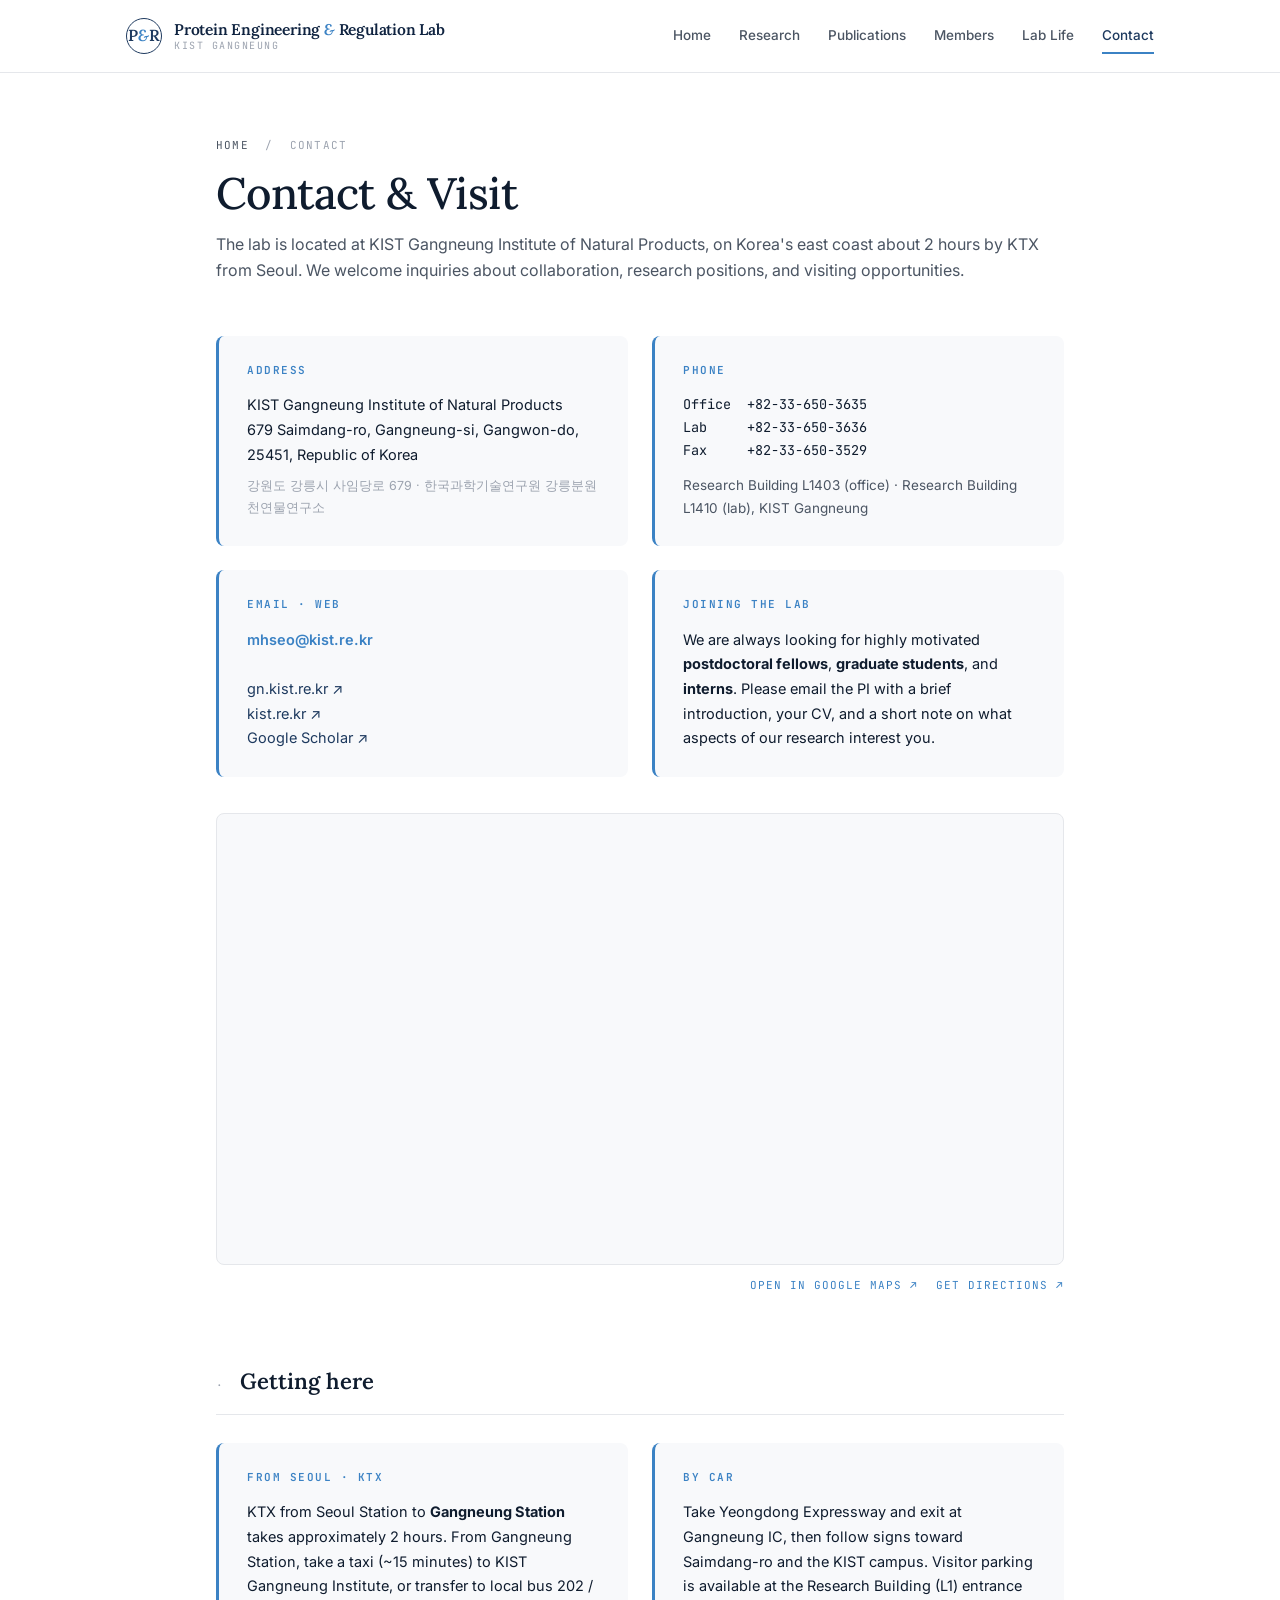
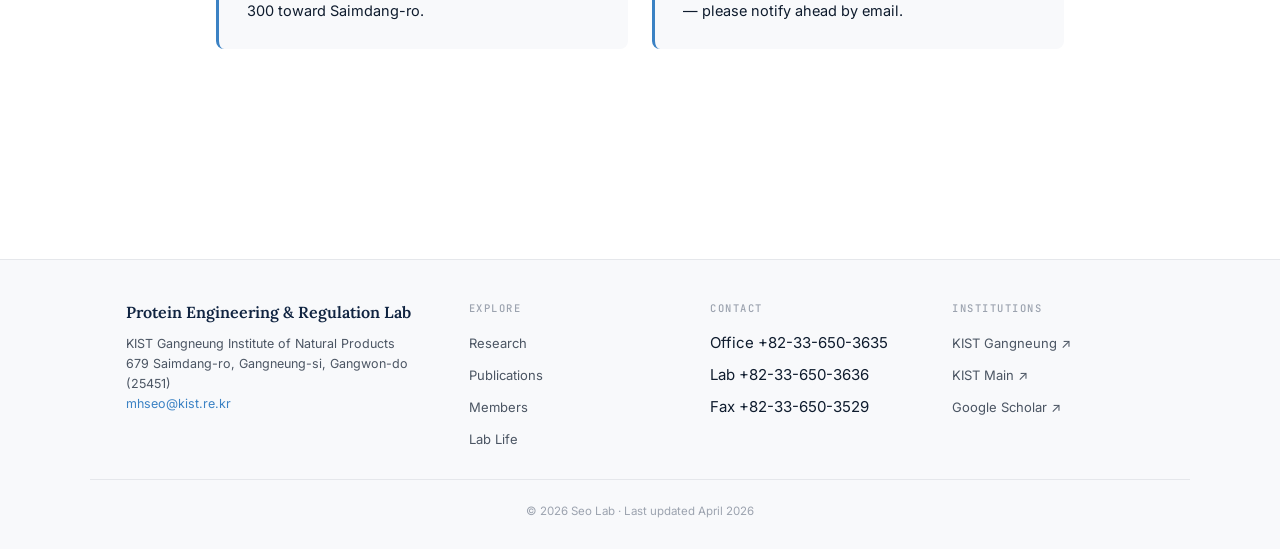
==== contact.html @ dd648fb7 "Site-wide review fixes: KTX time, press count, building names, Theme 02 title, PI rank, terminology" ====
<!DOCTYPE html>
<html lang="en">
<head>
<meta charset="UTF-8">
<meta name="viewport" content="width=device-width, initial-scale=1.0">
<meta name="google-site-verification" content="vZkdnIHLEhD2Nxcy7tl7RXcYAdKuF3B5b1NP9j8_m6c">
<title>Contact | Protein Engineering & Regulation Lab @ KIST</title>
<meta name="description" content="Contact and visit information for the Seo Lab at KIST Gangneung Institute of Natural Products. 강원도 강릉시 사임당로 679.">
<meta name="author" content="Moon-Hyeong Seo">
<link rel="canonical" href="https://moonhyeong.github.io/dreamerprotein/contact.html">
<meta property="og:type" content="website">
<meta property="og:title" content="Contact | Protein Engineering & Regulation Lab @ KIST">
<meta property="og:description" content="Visit and contact info for the Seo Lab at KIST Gangneung Institute of Natural Products.">
<meta property="og:url" content="https://moonhyeong.github.io/dreamerprotein/contact.html">
<link rel="preconnect" href="https://fonts.googleapis.com">
<link rel="preconnect" href="https://fonts.gstatic.com" crossorigin>
<link href="https://fonts.googleapis.com/css2?family=Inter:wght@300;400;500;600;700&family=Lora:ital,wght@0,400;0,500;0,600;1,400&family=JetBrains+Mono:wght@400;500&family=Caveat:wght@400;500;600&display=swap" rel="stylesheet">
<link rel="stylesheet" href="assets/styles.css">
</head>
<body>

<!-- ============ HEADER ============ -->
<header class="topbar">
  <div class="container nav-inner">
    <a href="index.html" class="brand" style="text-decoration: none;">
      <div class="brand-mark">P<span style="color:var(--accent); font-style:italic;">&amp;</span>R</div>
      <div class="brand-text">
        <div class="brand-en">Protein Engineering <span class="amp">&amp;</span> Regulation Lab</div>
        <div class="brand-sub">KIST Gangneung</div>
      </div>
    </a>
    <nav class="main-nav">
      <a href="index.html">Home</a>
      <a href="research.html">Research</a>
      <a href="publications.html">Publications</a>
      <a href="members.html">Members</a>
      <a href="lab-life.html">Lab Life</a>
      <a href="contact.html" class="active">Contact</a>
    </nav>
  </div>
</header>

<!-- ============ PAGE HEADER ============ -->
<div class="page-header">
  <div class="breadcrumb"><a href="index.html">Home</a> &nbsp;/&nbsp; Contact</div>
  <h1 class="page-title">Contact &amp; Visit</h1>
  <p class="page-lede">The lab is located at KIST Gangneung Institute of Natural Products, on Korea's east coast about 2 hours by KTX from Seoul. We welcome inquiries about collaboration, research positions, and visiting opportunities.</p>
</div>

<main>

  <!-- CONTACT GRID -->
  <section class="block">
    <div class="contact-grid">
      <div class="contact-block">
        <h4>Address</h4>
        <p>
          KIST Gangneung Institute of Natural Products<br>
          679 Saimdang-ro, Gangneung-si, Gangwon-do, 25451, Republic of Korea
          <span class="ko">강원도 강릉시 사임당로 679 · 한국과학기술연구원 강릉분원 천연물연구소</span>
        </p>
      </div>

      <div class="contact-block">
        <h4>Phone</h4>
        <p class="mono">Office &nbsp;+82-33-650-3635<br>Lab &nbsp;&nbsp;&nbsp;&nbsp;+82-33-650-3636<br>Fax &nbsp;&nbsp;&nbsp;&nbsp;+82-33-650-3529</p>
        <p style="margin-top: 12px; color: var(--ink-soft); font-size: 13.5px;">Research Building L1403 (office) · Research Building L1410 (lab), KIST Gangneung</p>
      </div>

      <div class="contact-block">
        <h4>Email · Web</h4>
        <p>
          <a href="mailto:mhseo@kist.re.kr" style="color: var(--accent); font-weight: 600;">mhseo@kist.re.kr</a><br><br>
          <a href="https://gn.kist.re.kr" target="_blank" rel="noopener">gn.kist.re.kr ↗</a><br>
          <a href="https://www.kist.re.kr" target="_blank" rel="noopener">kist.re.kr ↗</a><br>
          <a href="https://scholar.google.com/citations?user=vtLxpeAAAAAJ" target="_blank" rel="noopener">Google Scholar ↗</a>
        </p>
      </div>

      <div class="contact-block">
        <h4>Joining the lab</h4>
        <p>We are always looking for highly motivated <strong>postdoctoral fellows</strong>, <strong>graduate students</strong>, and <strong>interns</strong>. Please email the PI with a brief introduction, your CV, and a short note on what aspects of our research interest you.</p>
      </div>
    </div>

    <!-- GOOGLE MAPS EMBED -->
    <div class="map-block">
      <iframe
        src="https://maps.google.com/maps?q=679%20Saimdang-ro%2C%20Gangneung-si%2C%20Gangwon-do%2C%20South%20Korea&t=&z=15&ie=UTF8&output=embed"
        title="KIST Gangneung Institute of Natural Products on Google Maps"
        loading="lazy"
        referrerpolicy="no-referrer-when-downgrade"
        allowfullscreen></iframe>
    </div>
    <div class="map-actions">
      <a href="https://www.google.com/maps/search/?api=1&query=679+Saimdang-ro+Gangneung-si+Gangwon-do+Korea" target="_blank" rel="noopener">Open in Google Maps ↗</a>
      <a href="https://www.google.com/maps/dir/?api=1&destination=679+Saimdang-ro+Gangneung-si+Gangwon-do+Korea" target="_blank" rel="noopener">Get directions ↗</a>
    </div>
  </section>

  <!-- DIRECTIONS -->
  <section class="block">
    <div class="section-head">
      <span class="section-num">·</span>
      <h2 class="section-title">Getting here</h2>
    </div>

    <div class="contact-grid">
      <div class="contact-block">
        <h4>From Seoul · KTX</h4>
        <p>KTX from Seoul Station to <strong>Gangneung Station</strong> takes approximately 2 hours. From Gangneung Station, take a taxi (~15 minutes) to KIST Gangneung Institute, or transfer to local bus 202 / 300 toward Saimdang-ro.</p>
      </div>
      <div class="contact-block">
        <h4>By car</h4>
        <p>Take Yeongdong Expressway and exit at Gangneung IC, then follow signs toward Saimdang-ro and the KIST campus. Visitor parking is available at the Research Building (L1) entrance — please notify ahead by email.</p>
      </div>
    </div>
  </section>

</main>

<!-- ============ FOOTER ============ -->
<footer class="foot">
  <div class="foot-inner">
    <div class="foot-brand">
      <h4>Protein Engineering &amp; Regulation Lab</h4>
      <p>
        KIST Gangneung Institute of Natural Products<br>
        679 Saimdang-ro, Gangneung-si, Gangwon-do (25451)<br>
        <a href="mailto:mhseo@kist.re.kr" style="color: var(--accent);">mhseo@kist.re.kr</a>
      </p>
    </div>
    <div class="foot-col">
      <h5>Explore</h5>
      <ul>
        <li><a href="research.html">Research</a></li>
        <li><a href="publications.html">Publications</a></li>
        <li><a href="members.html">Members</a></li>
        <li><a href="lab-life.html">Lab Life</a></li>
      </ul>
    </div>
    <div class="foot-col">
      <h5>Contact</h5>
      <ul>
        <li>Office +82-33-650-3635</li>
        <li>Lab +82-33-650-3636</li>
        <li>Fax +82-33-650-3529</li>
      </ul>
    </div>
    <div class="foot-col">
      <h5>Institutions</h5>
      <ul>
        <li><a href="https://gn.kist.re.kr" target="_blank" rel="noopener">KIST Gangneung ↗</a></li>
        <li><a href="https://www.kist.re.kr" target="_blank" rel="noopener">KIST Main ↗</a></li>
        <li><a href="https://scholar.google.com/citations?user=vtLxpeAAAAAJ" target="_blank" rel="noopener">Google Scholar ↗</a></li>
      </ul>
    </div>
  </div>
  <div class="foot-bottom">
    © 2026 Seo Lab · Last updated April 2026
  </div>
</footer>

</body>
</html>
---- assets/styles.css ----
/* ============================================
   Protein Engineering & Regulation Lab @ KIST
   Shared stylesheet — Option A · Molecular Minimal
   ============================================ */

:root {
  --bg: #ffffff;
  --bg-alt: #f8f9fb;
  --bg-paper: #faf7f1;
  --bg-card: #ffffff;
  --ink: #0f1c2e;
  --ink-soft: #4b5563;
  --ink-mute: #9ca3af;
  --line: #e5e7eb;
  --line-soft: #f0f2f5;
  --navy: #1e3a5f;
  --navy-deep: #0f2340;
  --accent: #3b82c4;
  --highlight: #fef3c7;
  --tape: rgba(218, 196, 138, 0.4);
  --sans: 'Inter', -apple-system, BlinkMacSystemFont, sans-serif;
  --serif: 'Lora', Georgia, serif;
  --mono: 'JetBrains Mono', 'SF Mono', Consolas, monospace;
  --hand: 'Caveat', 'Gaegu', 'Patrick Hand', cursive;
}

* { box-sizing: border-box; margin: 0; padding: 0; }
html { scroll-behavior: smooth; }
body {
  font-family: var(--sans);
  color: var(--ink);
  background: var(--bg);
  line-height: 1.6;
  -webkit-font-smoothing: antialiased;
  font-size: 15px;
}
a { color: var(--navy); text-decoration: none; transition: color 0.2s; }
a:hover { color: var(--accent); }
img { max-width: 100%; display: block; }

/* ============ Top Header ============ */
header.topbar {
  position: sticky;
  top: 0;
  z-index: 50;
  background: rgba(255,255,255,0.94);
  backdrop-filter: blur(12px);
  -webkit-backdrop-filter: blur(12px);
  border-bottom: 1px solid var(--line);
  padding: 18px 0;
}
.container {
  max-width: 1100px;
  margin: 0 auto;
  padding: 0 36px;
}
.nav-inner {
  display: flex;
  align-items: center;
  justify-content: space-between;
  gap: 32px;
}
.brand {
  display: flex;
  align-items: center;
  gap: 12px;
  line-height: 1.2;
  flex-shrink: 0;
}
.brand-mark {
  width: 36px; height: 36px;
  border: 1.5px solid var(--navy);
  border-radius: 50%;
  display: flex; align-items: center; justify-content: center;
  font-family: var(--serif);
  font-size: 16px;
  font-weight: 600;
  color: var(--navy);
  flex-shrink: 0;
}
.brand-text { display: flex; flex-direction: column; }
.brand-en {
  font-family: var(--serif);
  font-size: 15.5px;
  font-weight: 600;
  color: var(--navy-deep);
  letter-spacing: -0.2px;
}
.brand-en .amp { font-style: italic; color: var(--accent); }
.brand-sub {
  font-family: var(--mono);
  font-size: 10px;
  color: var(--ink-mute);
  text-transform: uppercase;
  letter-spacing: 1.5px;
  margin-top: 2px;
}
nav.main-nav {
  display: flex;
  gap: 28px;
  list-style: none;
}
nav.main-nav a {
  font-size: 13.5px;
  color: var(--ink-soft);
  font-weight: 500;
  padding: 6px 0;
  position: relative;
}
nav.main-nav a::after {
  content: '';
  position: absolute;
  left: 0; bottom: -1px;
  width: 0; height: 2px;
  background: var(--accent);
  transition: width 0.2s;
}
nav.main-nav a:hover { color: var(--navy); }
nav.main-nav a:hover::after, nav.main-nav a.active::after { width: 100%; }
nav.main-nav a.active { color: var(--navy); }
.nav-actions {
  display: flex;
  align-items: center;
  gap: 14px;
}
.lang-toggle {
  display: inline-flex;
  border: 1px solid var(--line);
  border-radius: 4px;
  overflow: hidden;
  font-size: 11px;
  background: white;
}
.lang-toggle button {
  padding: 5px 11px;
  border: none;
  background: transparent;
  cursor: pointer;
  color: var(--ink-soft);
  font-family: inherit;
  font-weight: 600;
}
.lang-toggle button.active { background: var(--navy); color: white; }

/* ============ Main wrapper ============ */
main {
  max-width: 920px;
  margin: 0 auto;
  padding: 80px 36px 60px;
}

/* ============ Page header (sub-pages) ============ */
.page-header {
  max-width: 920px;
  margin: 0 auto;
  padding: 64px 36px 32px;
}
.breadcrumb {
  font-family: var(--mono);
  font-size: 11px;
  color: var(--ink-mute);
  letter-spacing: 1.2px;
  text-transform: uppercase;
  margin-bottom: 14px;
}
.breadcrumb a { color: var(--ink-soft); }
.page-title {
  font-family: var(--serif);
  font-size: 44px;
  font-weight: 500;
  line-height: 1.1;
  color: var(--ink);
  margin-bottom: 14px;
  letter-spacing: -0.6px;
}
.page-lede {
  font-size: 16px;
  color: var(--ink-soft);
  line-height: 1.65;
}
.page-header + main { padding-top: 20px; }

/* ============ Section ============ */
section.block { margin-bottom: 70px; scroll-margin-top: 90px; }
.section-head {
  display: flex;
  align-items: baseline;
  gap: 16px;
  margin-bottom: 28px;
  padding-bottom: 14px;
  border-bottom: 1px solid var(--line);
}
.section-num {
  font-family: var(--mono);
  font-size: 11px;
  color: var(--ink-mute);
  letter-spacing: 1.2px;
}
.section-title {
  font-family: var(--serif);
  font-size: 22px;
  font-weight: 600;
  color: var(--ink);
  flex: 1;
}
.section-action {
  font-size: 12px;
  color: var(--accent);
  font-family: var(--mono);
  text-transform: uppercase;
  letter-spacing: 1px;
}

/* ============ Hero (Home) ============ */
.hero {
  margin-bottom: 70px;
  position: relative;
}
.hero-banner {
  margin: 0 0 40px;
  border-radius: 10px;
  overflow: hidden;
  background: var(--bg-alt);
  border: 1px solid var(--line);
}
.hero-banner img {
  width: 100%;
  height: auto;
  display: block;
}
.helix-svg {
  position: absolute;
  top: -14px;
  right: 0;
  opacity: 0.5;
}
.hero-eyebrow {
  font-family: var(--mono);
  font-size: 11.5px;
  color: var(--accent);
  text-transform: uppercase;
  letter-spacing: 2px;
  margin-bottom: 16px;
}
.hero-title {
  font-family: var(--serif);
  font-size: 35px;
  line-height: 1.18;
  color: var(--ink);
  font-weight: 500;
  margin-bottom: 20px;
  letter-spacing: -0.4px;
}
.hero-title em { color: var(--navy); font-weight: 600; }
.hero-sub {
  font-size: 15.5px;
  color: var(--ink-soft);
  line-height: 1.7;
}
.hero-sub + .hero-sub {
  margin-top: 14px;
}
.hero-meta {
  margin-top: 22px;
  display: flex;
  gap: 22px;
  align-items: center;
  flex-wrap: wrap;
  font-size: 13px;
  color: var(--ink-mute);
}
.hero-meta strong { color: var(--ink-soft); font-weight: 600; }
.hero-meta a { color: var(--accent); }

/* ============ Research preview (Home) ============ */
.research-preview {
  display: grid;
  grid-template-columns: repeat(3, 1fr);
  gap: 16px;
}
.r-mini {
  background: var(--bg-card);
  border: 1px solid var(--line);
  border-radius: 6px;
  padding: 22px 20px;
  transition: all 0.2s;
  display: flex;
  flex-direction: column;
  text-decoration: none;
  color: inherit;
}
.r-mini:hover { border-color: var(--accent); box-shadow: 0 4px 16px rgba(30,58,95,0.05); }
.r-mini-icon {
  width: 44px; height: 44px;
  background: var(--bg-alt);
  border-radius: 50%;
  display: flex; align-items: center; justify-content: center;
  margin-bottom: 14px;
}
.r-mini h3 {
  font-family: var(--serif);
  font-size: 16px;
  font-weight: 600;
  color: var(--navy-deep);
  margin-bottom: 8px;
  line-height: 1.3;
}
.r-mini p {
  font-size: 13.5px;
  color: var(--ink-soft);
  line-height: 1.55;
  margin-bottom: 14px;
  flex: 1;
}
.r-mini-link {
  font-family: var(--mono);
  font-size: 11px;
  color: var(--accent);
  letter-spacing: 0.8px;
  text-transform: uppercase;
}

/* ============ Research full (Research page) ============ */
.research-grid { display: grid; gap: 22px; }
.research-card {
  background: var(--bg-card);
  border: 1px solid var(--line);
  border-radius: 8px;
  padding: 28px;
  transition: all 0.2s;
  display: grid;
  grid-template-columns: 260px 1fr;
  gap: 32px;
  align-items: center;
}
.research-card:hover { border-color: var(--accent); box-shadow: 0 6px 24px rgba(30,58,95,0.06); }
.research-icon {
  width: 64px; height: 64px;
  background: var(--bg-alt);
  border-radius: 50%;
  display: flex; align-items: center; justify-content: center;
}
.research-image {
  width: 100%;
  aspect-ratio: 1;
  border-radius: 8px;
  overflow: hidden;
  background: var(--bg-alt);
  border: 1px solid var(--line-soft);
}
.research-image img {
  width: 100%;
  height: 100%;
  object-fit: cover;
  display: block;
}
.research-card h3 {
  font-family: var(--serif);
  font-size: 22px;
  font-weight: 600;
  color: var(--navy-deep);
  margin-bottom: 10px;
}
.research-card .sub {
  font-family: var(--mono);
  font-size: 11px;
  color: var(--accent);
  text-transform: uppercase;
  letter-spacing: 1.5px;
  margin-bottom: 14px;
}
.research-card p {
  font-size: 14.5px;
  color: var(--ink-soft);
  margin-bottom: 14px;
  line-height: 1.7;
}
.research-card .approach {
  margin: 16px 0;
  padding: 14px 18px;
  background: var(--bg-alt);
  border-left: 3px solid var(--accent);
  border-radius: 0 4px 4px 0;
  font-size: 13.5px;
  color: var(--ink-soft);
  line-height: 1.6;
}
.research-card .approach strong { color: var(--ink); }
.keywords { display: flex; flex-wrap: wrap; gap: 6px; margin-top: 12px; }
.kw {
  font-family: var(--mono);
  font-size: 10.5px;
  padding: 3px 9px;
  background: var(--bg-alt);
  color: var(--ink-soft);
  border-radius: 12px;
  border: 1px solid var(--line);
}

/* ============ Featured publication card (Home) ============ */
.featured-card {
  border: 1px solid #f4d97e;
  background: linear-gradient(135deg, rgba(254,243,199,0.4), transparent 70%);
  border-radius: 10px;
  padding: 28px 30px;
  position: relative;
  display: grid;
  grid-template-columns: 1fr auto;
  gap: 28px;
  align-items: center;
}
.featured-card::before {
  content: '★ Featured publication';
  position: absolute;
  top: -10px; left: 24px;
  background: var(--navy-deep);
  color: var(--highlight);
  padding: 4px 12px;
  border-radius: 3px;
  font-family: var(--mono);
  font-size: 10px;
  letter-spacing: 1.5px;
  font-weight: 600;
}
.featured-card .pub-year {
  font-family: var(--mono);
  font-size: 12px;
  color: var(--navy-deep);
  margin-bottom: 6px;
  font-weight: 600;
  letter-spacing: 1px;
}
.featured-card .pub-title {
  font-family: var(--serif);
  font-size: 19px;
  color: var(--navy-deep);
  line-height: 1.35;
  font-weight: 600;
  margin-bottom: 8px;
}
.featured-card .pub-authors { font-size: 13px; color: var(--ink-soft); margin-bottom: 5px; }
.featured-card .pub-journal { font-size: 13px; color: var(--accent); font-style: italic; font-family: var(--serif); }
.featured-card .pub-cite {
  font-family: var(--mono);
  font-size: 11px;
  color: var(--ink-mute);
  margin-top: 4px;
}
.featured-card .stat-side {
  text-align: center;
  padding-left: 28px;
  border-left: 1px solid #e5d8a8;
  flex-shrink: 0;
}
.featured-card .stat-side .num {
  font-family: var(--serif);
  font-size: 42px;
  font-weight: 600;
  color: var(--navy-deep);
  line-height: 1;
}
.featured-card .stat-side .lbl {
  font-family: var(--mono);
  font-size: 10px;
  color: var(--ink-mute);
  text-transform: uppercase;
  letter-spacing: 1.4px;
  margin-top: 6px;
}
.featured-card .stat-side a {
  display: block;
  margin-top: 10px;
  font-family: var(--mono);
  font-size: 10.5px;
  color: var(--accent);
  text-transform: uppercase;
  letter-spacing: 1px;
}

/* ============ Publications full list ============ */
.pub-list { display: flex; flex-direction: column; gap: 12px; }
.pub-item {
  display: grid;
  grid-template-columns: 70px 1fr;
  gap: 18px;
  padding: 20px 0;
  border-bottom: 1px dashed var(--line);
}
.pub-item:last-child { border-bottom: none; }
.pub-year-block {
  font-family: var(--mono);
  font-size: 13px;
  color: var(--ink-mute);
  padding-top: 3px;
  font-weight: 500;
  letter-spacing: 0.5px;
}
.pub-title {
  font-family: var(--serif);
  font-size: 15.5px;
  color: var(--ink);
  line-height: 1.45;
  margin-bottom: 5px;
  font-weight: 500;
}
.pub-authors { font-size: 13px; color: var(--ink-soft); margin-bottom: 4px; }
.pub-journal { font-size: 12.5px; color: var(--accent); font-style: italic; font-family: var(--serif); }
.pub-cite {
  font-family: var(--mono);
  font-size: 11px;
  color: var(--ink-mute);
  margin-top: 3px;
}
.pub-highlight { background: linear-gradient(transparent 60%, var(--highlight) 60%); padding: 0 2px; }

/* Press chips inside a publication */
.press-chips {
  display: flex;
  flex-wrap: wrap;
  gap: 6px;
  margin-top: 10px;
  padding-top: 10px;
  border-top: 1px dotted var(--line);
}
.press-chips-label {
  font-family: var(--mono);
  font-size: 10px;
  color: var(--ink-mute);
  letter-spacing: 1.2px;
  text-transform: uppercase;
  align-self: center;
  margin-right: 4px;
}
.press-chip {
  font-size: 11.5px;
  padding: 3px 10px;
  background: var(--bg-alt);
  color: var(--ink-soft);
  border-radius: 12px;
  border: 1px solid var(--line);
  transition: all 0.15s;
}
.press-chip:hover { border-color: var(--accent); color: var(--accent); background: white; }

/* Featured publication highlight inside list */
.pub-item.featured {
  background: linear-gradient(135deg, rgba(254,243,199,0.4), transparent 60%);
  padding: 22px;
  border: 1px solid #f4d97e;
  border-radius: 8px;
  position: relative;
  margin-top: 14px;
}
.pub-item.featured::before {
  content: '★ Featured';
  position: absolute;
  top: -10px; left: 22px;
  background: var(--navy-deep);
  color: var(--highlight);
  padding: 3px 10px;
  border-radius: 3px;
  font-family: var(--mono);
  font-size: 10px;
  letter-spacing: 1.5px;
  font-weight: 600;
}
.pub-item.featured .pub-year-block { color: var(--navy-deep); font-weight: 600; }
.pub-item.featured .pub-title { font-size: 17px; color: var(--navy-deep); font-weight: 600; }

.pub-footer {
  margin-top: 28px;
  padding: 14px 18px;
  background: var(--bg-alt);
  border-radius: 5px;
  font-size: 13px;
  color: var(--ink-soft);
  text-align: center;
}

.year-anchor {
  font-family: var(--serif);
  font-size: 18px;
  color: var(--navy);
  font-weight: 600;
  margin: 30px 0 10px;
  padding-bottom: 6px;
  border-bottom: 2px solid var(--line);
}
.year-anchor:first-of-type { margin-top: 0; }

/* External profiles */
.profiles-grid {
  display: grid;
  grid-template-columns: repeat(2, 1fr);
  gap: 14px;
}
.profile-card {
  display: flex;
  align-items: center;
  gap: 14px;
  padding: 16px 20px;
  background: var(--bg-alt);
  border: 1px solid var(--line);
  border-radius: 6px;
  transition: all 0.15s;
}
.profile-card:hover { border-color: var(--accent); background: white; }
.profile-icon {
  width: 36px; height: 36px;
  background: white;
  border: 1px solid var(--line);
  border-radius: 6px;
  display: flex; align-items: center; justify-content: center;
  flex-shrink: 0;
  font-family: var(--mono);
  font-size: 11px;
  font-weight: 600;
  color: var(--navy);
}
.profile-card .lbl { font-size: 11px; color: var(--ink-mute); font-family: var(--mono); letter-spacing: 1px; text-transform: uppercase; }
.profile-card .ttl { font-size: 14px; color: var(--ink); font-weight: 600; }

/* Press section grouped */
.press-group { margin-bottom: 32px; }
.press-group-title {
  font-family: var(--serif);
  font-size: 16px;
  color: var(--ink);
  font-weight: 600;
  margin-bottom: 4px;
}
.press-group-sub {
  font-size: 12.5px;
  color: var(--ink-mute);
  font-style: italic;
  margin-bottom: 14px;
}
.press-list {
  display: grid;
  grid-template-columns: repeat(auto-fill, minmax(240px, 1fr));
  gap: 10px;
}
.press-link {
  display: flex;
  align-items: center;
  gap: 12px;
  padding: 12px 16px;
  background: white;
  border: 1px solid var(--line);
  border-radius: 6px;
  font-size: 13px;
  transition: all 0.15s;
}
.press-link:hover { border-color: var(--accent); transform: translateX(2px); }
.press-link .outlet {
  font-weight: 600;
  color: var(--ink);
  min-width: 0;
  flex: 1;
}
.press-link .arrow {
  color: var(--accent);
  font-family: var(--mono);
  font-size: 12px;
}
.press-link .outlet small {
  display: block;
  font-weight: 400;
  color: var(--ink-mute);
  font-size: 11px;
  margin-top: 1px;
}

/* ============ Members at a glance (Home) ============ */
.members-glance {
  background: var(--bg-alt);
  padding: 32px;
  border-radius: 8px;
}
.mg-head {
  display: flex;
  justify-content: space-between;
  align-items: center;
  margin-bottom: 22px;
}
.mg-head h3 {
  font-family: var(--serif);
  font-size: 18px;
  font-weight: 600;
  color: var(--ink);
}
.mg-head a {
  font-family: var(--mono);
  font-size: 11px;
  color: var(--accent);
  text-transform: uppercase;
  letter-spacing: 1px;
}
.mg-row {
  display: flex;
  gap: 24px;
  align-items: center;
  flex-wrap: wrap;
}
.mg-pi {
  display: flex;
  align-items: center;
  gap: 14px;
  padding-right: 24px;
  border-right: 1px solid var(--line);
}
.mg-pi-photo {
  width: 56px; height: 56px;
  border-radius: 50%;
  background: linear-gradient(135deg, var(--navy), var(--accent));
  color: white;
  display: flex; align-items: center; justify-content: center;
  font-family: var(--serif);
  font-size: 18px;
  font-weight: 600;
  flex-shrink: 0;
  background-size: cover;
  background-position: center;
}
.mg-pi-name {
  font-size: 14.5px;
  font-weight: 600;
  color: var(--ink);
  margin-bottom: 2px;
}
.mg-pi-role {
  font-size: 11.5px;
  color: var(--accent);
  text-transform: uppercase;
  letter-spacing: 0.8px;
  font-weight: 500;
}
.mg-others { display: flex; gap: 10px; flex-wrap: wrap; flex: 1; }
.mg-bubble {
  background: white;
  border: 1px solid var(--line);
  border-radius: 22px;
  padding: 6px 14px 6px 6px;
  display: flex;
  align-items: center;
  gap: 8px;
  font-size: 13px;
  color: var(--ink-soft);
  transition: all 0.2s;
}
.mg-bubble:hover { border-color: var(--accent); }
.mg-bubble-photo {
  width: 30px; height: 30px;
  border-radius: 50%;
  background: linear-gradient(135deg, #e2e8f0, #cbd5e1);
  color: var(--navy);
  display: flex; align-items: center; justify-content: center;
  font-family: var(--serif);
  font-size: 11px;
  font-weight: 500;
  flex-shrink: 0;
  background-size: cover;
  background-position: center;
}
.mg-bubble-role {
  font-size: 10.5px;
  color: var(--ink-mute);
  margin-left: 2px;
}

/* ============ PI hero (Members) ============ */
.pi-hero {
  background: linear-gradient(135deg, var(--bg-alt), white);
  border: 1px solid var(--line);
  border-top: 3px solid var(--navy);
  border-radius: 10px;
  padding: 32px;
  display: grid;
  grid-template-columns: 240px 1fr;
  gap: 32px;
  align-items: start;
  margin-bottom: 60px;
}
.pi-photo {
  width: 240px;
  aspect-ratio: 4/5;
  border-radius: 8px;
  background: linear-gradient(135deg, var(--navy), var(--accent));
  background-size: cover;
  background-position: center;
  color: white;
  display: flex; align-items: center; justify-content: center;
  font-family: var(--serif);
  font-size: 60px;
  font-weight: 500;
  overflow: hidden;
  position: relative;
  box-shadow: 0 6px 18px rgba(15,35,64,0.18);
}
/* Filename label removed from page — photo upload guide is in README. */
/* When a photo loads (set by photos.js), hide placeholder initials. */
.member-photo.has-photo,
.pi-photo.has-photo,
.mg-pi-photo.has-photo,
.mg-bubble-photo.has-photo,
.former-avatar.has-photo {
  color: transparent;
}
.pi-info .pi-tag {
  display: inline-block;
  font-family: var(--mono);
  font-size: 10.5px;
  color: var(--bg);
  background: var(--navy);
  padding: 3px 9px;
  border-radius: 3px;
  letter-spacing: 1.5px;
  margin-bottom: 14px;
}
.pi-info h2 {
  font-family: var(--serif);
  font-size: 32px;
  font-weight: 600;
  color: var(--navy-deep);
  line-height: 1.1;
  margin-bottom: 4px;
  letter-spacing: -0.4px;
}
.pi-info .pi-name-ko {
  font-size: 14px;
  color: var(--ink-soft);
  margin-bottom: 14px;
}
.pi-info .pi-title {
  font-size: 13.5px;
  color: var(--accent);
  font-weight: 600;
  text-transform: uppercase;
  letter-spacing: 1px;
  margin-bottom: 18px;
}
.pi-quote {
  font-family: var(--serif);
  font-size: 16px;
  font-style: italic;
  color: var(--ink-soft);
  line-height: 1.55;
  padding: 14px 18px;
  border-left: 2px solid var(--accent);
  background: rgba(59,130,196,0.04);
  margin-bottom: 22px;
}
.pi-quote .ko { font-family: var(--sans); font-style: normal; color: var(--ink); font-weight: 500; }
.pi-meta {
  display: grid;
  grid-template-columns: auto 1fr;
  gap: 10px 22px;
  font-size: 13px;
  color: var(--ink-soft);
}
.pi-meta dt {
  font-family: var(--mono);
  font-size: 10px;
  color: var(--ink-mute);
  text-transform: uppercase;
  letter-spacing: 1.2px;
  padding-top: 2px;
}
.pi-meta dd a { color: var(--accent); }

/* ============ PI bio tables (Members) ============ */
.bio-section { margin-bottom: 50px; }
.bio-heading {
  font-family: var(--mono);
  font-size: 11.5px;
  text-transform: uppercase;
  letter-spacing: 2px;
  color: var(--accent);
  font-weight: 600;
  padding-bottom: 14px;
  border-bottom: 2px solid var(--navy);
  margin-bottom: 18px;
}
.bio-table {
  display: grid;
  gap: 0;
}
.bio-row {
  display: grid;
  grid-template-columns: 130px 220px 1fr;
  gap: 24px;
  padding: 14px 0;
  border-bottom: 1px solid var(--line);
  align-items: baseline;
}
.bio-row:last-child { border-bottom: none; }
.bio-year {
  font-family: var(--mono);
  font-size: 13px;
  color: var(--navy);
  font-weight: 500;
  letter-spacing: 0.5px;
}
.bio-role {
  font-family: var(--serif);
  font-size: 15px;
  color: var(--ink);
  font-weight: 600;
}
.bio-role .degree {
  font-family: var(--mono);
  background: var(--navy);
  color: white;
  font-size: 10.5px;
  font-weight: 600;
  padding: 2px 7px;
  border-radius: 3px;
  margin-right: 8px;
  letter-spacing: 0.5px;
  vertical-align: 1px;
}
.bio-place {
  font-size: 13.5px;
  color: var(--ink-soft);
  line-height: 1.5;
}
.bio-place .place-en { display: block; }

/* ============ Member grid (Members) ============ */
.members-grid {
  display: grid;
  grid-template-columns: repeat(auto-fill, minmax(220px, 1fr));
  gap: 22px;
}
.member {
  background: var(--bg-card);
  border: 1px solid var(--line);
  border-radius: 8px;
  overflow: hidden;
  transition: all 0.2s;
}
.member:hover {
  border-color: var(--accent);
  box-shadow: 0 8px 24px rgba(30,58,95,0.06);
  transform: translateY(-2px);
}
.member-photo {
  width: 70%;
  aspect-ratio: 4/5;
  margin: 24px auto 0;
  border-radius: 8px;
  background-image: linear-gradient(135deg, #e2e8f0, #cbd5e1);
  background-size: cover;
  background-position: center;
  background-repeat: no-repeat;
  color: var(--navy);
  display: flex; align-items: center; justify-content: center;
  font-family: var(--serif);
  font-size: 36px;
  font-weight: 500;
  position: relative;
  overflow: hidden;
}
.member-photo.warm { background-image: linear-gradient(135deg, #e8d5c4, #d4b9a3); }
.member-photo.green { background-image: linear-gradient(135deg, #c8d6c8, #a4b9a4); }
.member-photo.cool { background-image: linear-gradient(135deg, #c8d4e0, #a8b8c8); }
.member-photo.dusk { background-image: linear-gradient(135deg, #d8c8d4, #b8a4b4); }
.member-photo.gold { background-image: linear-gradient(135deg, #e8dcb4, #c8b888); }
.member-photo .filename {
  position: absolute;
  bottom: 0; left: 0; right: 0;
  background: rgba(0,0,0,0.55);
  color: rgba(255,255,255,0.9);
  font-family: var(--mono);
  font-size: 9.5px;
  padding: 4px 8px;
  letter-spacing: 0.3px;
  text-align: center;
  pointer-events: none;
}
.member-body { padding: 18px 18px 20px; }
.member-name {
  font-family: var(--serif);
  font-size: 17px;
  font-weight: 600;
  color: var(--ink);
  margin-bottom: 2px;
}
.member-name-ko {
  font-size: 12px;
  color: var(--ink-mute);
  margin-bottom: 8px;
}
.member-role {
  font-size: 11.5px;
  color: var(--accent);
  text-transform: uppercase;
  letter-spacing: 0.8px;
  margin-bottom: 12px;
  font-weight: 600;
}
.member-since {
  font-family: var(--mono);
  font-size: 10.5px;
  color: var(--ink-mute);
  margin-bottom: 12px;
  letter-spacing: 0.5px;
}
.member-interests {
  font-size: 13px;
  color: var(--ink-soft);
  line-height: 1.55;
  margin-bottom: 14px;
  padding-top: 12px;
  border-top: 1px solid var(--line-soft);
  font-style: italic;
}
.member-email {
  font-family: var(--mono);
  font-size: 11px;
  color: var(--ink-mute);
  word-break: break-all;
}
.member-email a { color: var(--accent); }

/* ============ Photo upload guide (Members) ============ */
.photo-guide {
  margin-top: 36px;
  padding: 24px 28px;
  background: var(--bg-alt);
  border: 1px dashed var(--line);
  border-radius: 8px;
  display: grid;
  grid-template-columns: 60px 1fr;
  gap: 20px;
  align-items: start;
}
.photo-guide-icon {
  width: 60px; height: 60px;
  background: white;
  border: 1px solid var(--line);
  border-radius: 50%;
  display: flex; align-items: center; justify-content: center;
}
.photo-guide h4 {
  font-family: var(--serif);
  font-size: 16px;
  font-weight: 600;
  color: var(--navy-deep);
  margin-bottom: 8px;
}
.photo-guide p {
  font-size: 13.5px;
  color: var(--ink-soft);
  line-height: 1.65;
  margin-bottom: 10px;
}
.photo-guide code {
  font-family: var(--mono);
  font-size: 12px;
  background: white;
  padding: 2px 7px;
  border-radius: 3px;
  border: 1px solid var(--line);
  color: var(--navy);
}
.photo-guide ul { list-style: none; margin-top: 8px; display: flex; flex-direction: column; gap: 5px; }
.photo-guide li {
  font-size: 12.5px;
  color: var(--ink-soft);
  padding-left: 18px;
  position: relative;
}
.photo-guide li::before {
  content: '→';
  position: absolute;
  left: 0;
  color: var(--accent);
  font-family: var(--mono);
}

/* ============ Former members (Members page) ============ */
.former-section {
  background: var(--bg-alt);
  padding: 32px;
  border-radius: 8px;
  border-left: 3px solid var(--ink-mute);
}
.former-intro {
  font-family: var(--serif);
  font-size: 16px;
  font-style: italic;
  color: var(--ink-soft);
  margin-bottom: 22px;
  line-height: 1.55;
  max-width: 580px;
}
.former-grid {
  display: grid;
  grid-template-columns: repeat(auto-fill, minmax(220px, 1fr));
  gap: 14px;
}
.former-card {
  background: white;
  border: 1px solid var(--line);
  border-radius: 6px;
  padding: 16px 18px;
  display: flex;
  align-items: center;
  gap: 14px;
}
.former-avatar {
  width: 42px; height: 42px;
  border-radius: 50%;
  background: linear-gradient(135deg, #e2e8f0, #cbd5e1);
  background-size: cover;
  background-position: center;
  color: var(--navy);
  display: flex; align-items: center; justify-content: center;
  font-family: var(--serif);
  font-size: 14px;
  font-weight: 500;
  flex-shrink: 0;
}
.former-name {
  font-size: 14px;
  font-weight: 600;
  color: var(--ink);
  margin-bottom: 2px;
}
.former-now {
  font-size: 11.5px;
  color: var(--ink-mute);
  font-style: italic;
}
.former-pending {
  background: white;
  border: 1px dashed var(--line);
  border-radius: 6px;
  padding: 14px 18px;
  font-size: 12.5px;
  color: var(--ink-mute);
  font-style: italic;
  margin-top: 14px;
  text-align: center;
}

/* ============ Hiring banner ============ */
.hiring {
  background: linear-gradient(135deg, var(--navy) 0%, var(--navy-deep) 100%);
  color: white;
  padding: 26px 32px;
  border-radius: 8px;
  display: grid;
  grid-template-columns: 1fr auto;
  gap: 24px;
  align-items: center;
}
.hiring-text {
  font-family: var(--serif);
  font-size: 16.5px;
  font-style: italic;
  line-height: 1.45;
}
.hiring-cta {
  background: white;
  color: var(--navy-deep);
  padding: 10px 20px;
  border-radius: 5px;
  font-weight: 600;
  font-size: 13px;
  white-space: nowrap;
}
.hiring-cta:hover { background: #f8f9fb; }

/* ============ Lab Life (polaroid board) ============ */
.lab-life-intro {
  font-family: var(--serif);
  font-size: 17px;
  font-style: italic;
  color: var(--ink-soft);
  text-align: center;
  max-width: 580px;
  margin: 0 auto 50px;
  line-height: 1.55;
}
.polaroid-board {
  display: grid;
  grid-template-columns: repeat(3, 1fr);
  gap: 36px 26px;
  padding: 30px 0;
  position: relative;
  background: var(--bg-paper);
  margin: 0 -36px;
  padding-left: 36px;
  padding-right: 36px;
  border-radius: 8px;
}
.polaroid {
  background: white;
  padding: 12px 12px 18px;
  box-shadow: 0 6px 18px rgba(0,0,0,0.08), 0 1px 3px rgba(0,0,0,0.05);
  transition: all 0.3s ease;
  cursor: pointer;
  position: relative;
}
.polaroid:nth-child(1) { transform: rotate(-2.5deg); }
.polaroid:nth-child(2) { transform: rotate(1.5deg) translateY(8px); }
.polaroid:nth-child(3) { transform: rotate(-0.8deg); }
.polaroid:nth-child(4) { transform: rotate(2.2deg); }
.polaroid:nth-child(5) { transform: rotate(-1.8deg) translateY(-6px); }
.polaroid:nth-child(6) { transform: rotate(0.6deg); }
.polaroid:nth-child(7) { transform: rotate(-2deg) translateY(4px); }
.polaroid:nth-child(8) { transform: rotate(1.2deg); }
.polaroid:nth-child(9) { transform: rotate(-1.2deg); }
.polaroid:hover {
  transform: rotate(0deg) translateY(-8px) scale(1.04);
  box-shadow: 0 18px 40px rgba(0,0,0,0.18);
  z-index: 10;
}
.polaroid::before {
  content: '';
  position: absolute;
  top: -10px;
  left: 50%;
  transform: translateX(-50%) rotate(-3deg);
  width: 50px;
  height: 16px;
  background: var(--tape);
  border: 1px solid rgba(180, 150, 90, 0.2);
  opacity: 0.85;
}
.polaroid:nth-child(2)::before { transform: translateX(-30%) rotate(8deg); }
.polaroid:nth-child(4)::before { transform: translateX(-65%) rotate(-7deg); }
.polaroid:nth-child(6)::before { transform: translateX(-50%) rotate(4deg); width: 40px; }
.polaroid:nth-child(7)::before { transform: translateX(-40%) rotate(-5deg); }
.polaroid:nth-child(9)::before { transform: translateX(-55%) rotate(6deg); }
.polaroid-photo {
  aspect-ratio: 1;
  background-image: linear-gradient(135deg, #d4dde6, #b8c5d4);
  background-size: cover;
  background-position: center;
  background-repeat: no-repeat;
  margin-bottom: 14px;
  display: flex;
  align-items: center;
  justify-content: center;
  overflow: hidden;
  position: relative;
}
.polaroid-photo svg { width: 60%; height: 60%; opacity: 0.7; }
.polaroid-photo.warm { background-image: linear-gradient(135deg, #e8d5c4, #d4b9a3); }
.polaroid-photo.green { background-image: linear-gradient(135deg, #c8d6c8, #a4b9a4); }
.polaroid-photo.cool { background-image: linear-gradient(135deg, #c8d4e0, #a8b8c8); }
.polaroid-photo.dusk { background-image: linear-gradient(135deg, #d8c8d4, #b8a4b4); }
.polaroid-photo.gold { background-image: linear-gradient(135deg, #e8dcb4, #c8b888); }
.polaroid-photo .pic-fname {
  position: absolute;
  bottom: 0; left: 0; right: 0;
  background: rgba(0,0,0,0.5);
  color: rgba(255,255,255,0.9);
  font-family: var(--mono);
  font-size: 8.5px;
  padding: 3px 6px;
  letter-spacing: 0.3px;
  text-align: center;
  pointer-events: none;
}
.polaroid-caption {
  font-family: var(--hand);
  font-size: 19px;
  color: var(--ink);
  text-align: center;
  line-height: 1.15;
  padding: 0 6px;
}
.polaroid-date {
  font-family: var(--mono);
  font-size: 9.5px;
  color: var(--ink-mute);
  text-align: center;
  margin-top: 4px;
  letter-spacing: 1px;
}
.lab-life-footer {
  text-align: center;
  margin-top: 30px;
  font-family: var(--hand);
  font-size: 22px;
  color: var(--ink-mute);
  transform: rotate(-1deg);
}

/* ============ Contact ============ */
.contact-grid {
  display: grid;
  grid-template-columns: 1fr 1fr;
  gap: 24px;
}
.contact-block {
  padding: 26px 28px;
  background: var(--bg-alt);
  border-radius: 8px;
  border-left: 3px solid var(--accent);
}
.contact-block h4 {
  font-family: var(--mono);
  font-size: 11px;
  text-transform: uppercase;
  letter-spacing: 1.5px;
  color: var(--accent);
  margin-bottom: 14px;
  font-weight: 600;
}
.contact-block p {
  font-size: 14.5px;
  color: var(--ink);
  line-height: 1.7;
}
.contact-block .ko {
  display: inline-block;
  margin-top: 8px;
  font-size: 12.5px;
  color: var(--ink-mute);
}
.contact-block .mono { font-family: var(--mono); font-size: 13.5px; }

.map-block {
  margin-top: 36px;
  border: 1px solid var(--line);
  border-radius: 8px;
  overflow: hidden;
  background: var(--bg-alt);
  position: relative;
}
.map-block iframe {
  display: block;
  width: 100%;
  height: 450px;
  border: 0;
}
.map-actions {
  margin-top: 12px;
  display: flex;
  justify-content: flex-end;
  gap: 18px;
}
.map-actions a {
  font-family: var(--mono);
  font-size: 11px;
  color: var(--accent);
  text-transform: uppercase;
  letter-spacing: 1px;
}

/* ============ Footer ============ */
footer.foot {
  margin-top: 80px;
  padding: 40px 0 28px;
  border-top: 1px solid var(--line);
  background: var(--bg-alt);
}
.foot-inner {
  max-width: 1100px;
  margin: 0 auto;
  padding: 0 36px;
  display: grid;
  grid-template-columns: 1.5fr 1fr 1fr 1fr;
  gap: 40px;
}
.foot-brand h4 {
  font-family: var(--serif);
  font-size: 16px;
  font-weight: 600;
  color: var(--navy-deep);
  margin-bottom: 8px;
}
.foot-brand p {
  font-size: 12.5px;
  color: var(--ink-soft);
  line-height: 1.6;
}
.foot-col h5 {
  font-family: var(--mono);
  font-size: 10.5px;
  text-transform: uppercase;
  letter-spacing: 1.5px;
  color: var(--ink-mute);
  margin-bottom: 14px;
  font-weight: 500;
}
.foot-col ul { list-style: none; display: flex; flex-direction: column; gap: 8px; }
.foot-col a { font-size: 13px; color: var(--ink-soft); }
.foot-col a:hover { color: var(--accent); }
.foot-bottom {
  max-width: 1100px;
  margin: 28px auto 0;
  padding: 22px 36px 0;
  border-top: 1px solid var(--line);
  font-size: 11.5px;
  color: var(--ink-mute);
  text-align: center;
}

/* ============ Responsive ============ */
@media (max-width: 920px) {
  main, .page-header { padding-left: 24px; padding-right: 24px; }
  main { padding-top: 50px; padding-bottom: 50px; }
  .page-title { font-size: 30px; }
  .hero-title { font-size: 26px; }
  .helix-svg { display: none; }
  .hiring { grid-template-columns: 1fr; text-align: center; }
  nav.main-nav { display: none; }
  .nav-inner { gap: 16px; }
  .research-preview, .featured-card, .pi-hero, .contact-grid { grid-template-columns: 1fr; }
  .featured-card .stat-side { padding-left: 0; padding-top: 18px; border-left: none; border-top: 1px solid #e5d8a8; }
  .pi-hero { padding: 24px; }
  .pi-photo { width: 160px; margin: 0 auto; }
  .photo-guide { grid-template-columns: 1fr; }
  .photo-guide-icon { display: none; }
  .foot-inner { grid-template-columns: 1fr 1fr; gap: 28px; }
  .mg-pi { padding-right: 0; border-right: none; padding-bottom: 16px; border-bottom: 1px solid var(--line); }
  .research-card { grid-template-columns: 1fr; gap: 18px; padding: 24px; }
  .research-image { max-width: 320px; margin: 0 auto; }
  .bio-row { grid-template-columns: 110px 1fr; gap: 14px 18px; }
  .bio-place { grid-column: 1 / -1; padding-left: 0; }
  .pub-item { grid-template-columns: 1fr; gap: 6px; }
  .pub-year-block { font-size: 12px; }
  .polaroid-board { grid-template-columns: repeat(2, 1fr); gap: 24px 18px; margin: 0 -24px; padding-left: 24px; padding-right: 24px; }
  .profiles-grid, .press-list { grid-template-columns: 1fr; }
}
@media (max-width: 560px) {
  .polaroid-board { grid-template-columns: 1fr; }
  .polaroid:nth-child(n) { transform: rotate(0deg); }
}
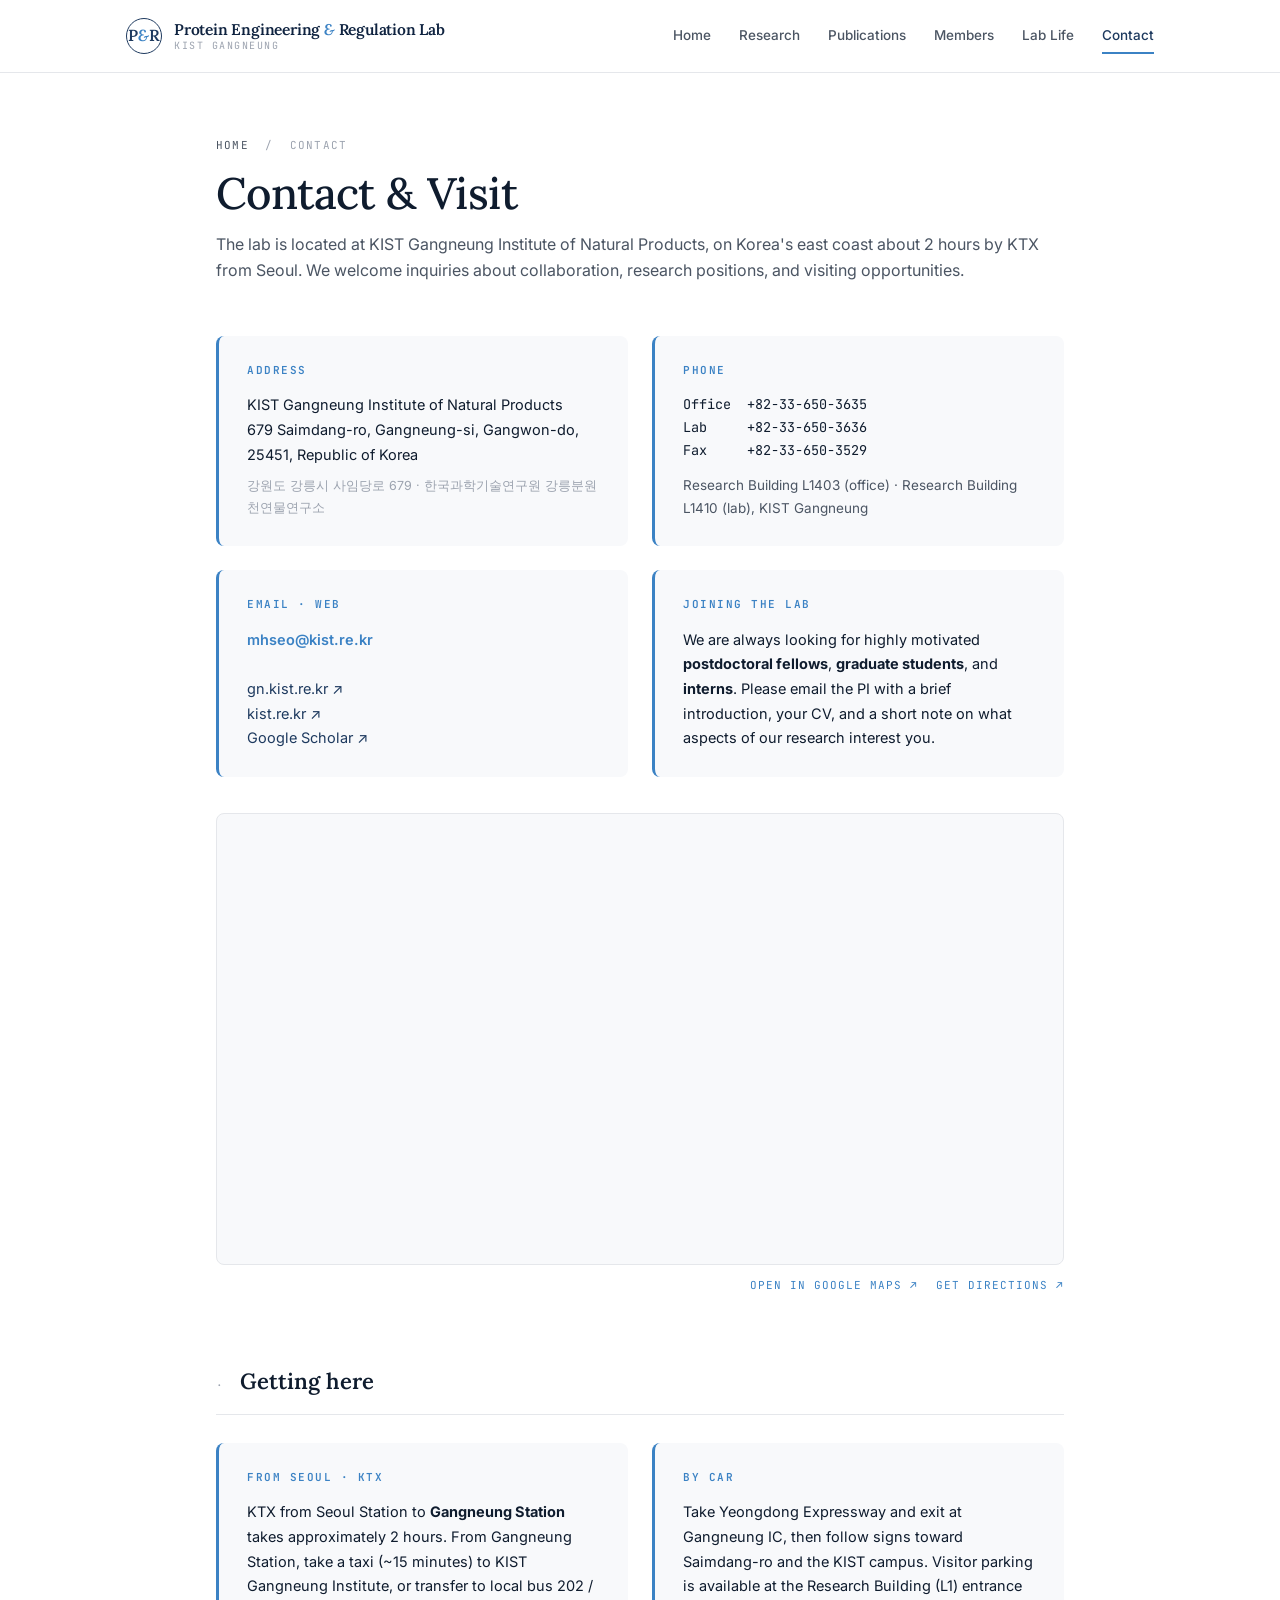
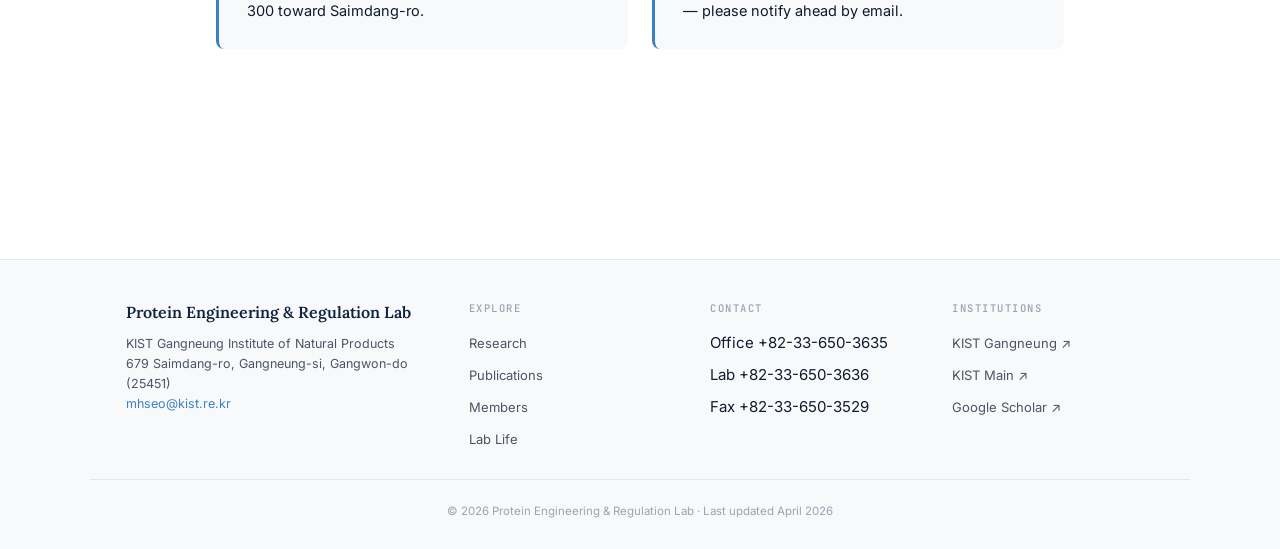
==== commit 2c2f6a99: "Members content updates: remove placeholder initials/interests, update intern emails, PI Korean titl" ====
--- a/contact.html
+++ b/contact.html
@@ -5,12 +5,12 @@
 <meta name="viewport" content="width=device-width, initial-scale=1.0">
 <meta name="google-site-verification" content="vZkdnIHLEhD2Nxcy7tl7RXcYAdKuF3B5b1NP9j8_m6c">
 <title>Contact | Protein Engineering & Regulation Lab @ KIST</title>
-<meta name="description" content="Contact and visit information for the Seo Lab at KIST Gangneung Institute of Natural Products. 강원도 강릉시 사임당로 679.">
+<meta name="description" content="Contact and visit information for the Protein Engineering & Regulation Lab at KIST Gangneung Institute of Natural Products. 강원도 강릉시 사임당로 679.">
 <meta name="author" content="Moon-Hyeong Seo">
 <link rel="canonical" href="https://moonhyeong.github.io/dreamerprotein/contact.html">
 <meta property="og:type" content="website">
 <meta property="og:title" content="Contact | Protein Engineering & Regulation Lab @ KIST">
-<meta property="og:description" content="Visit and contact info for the Seo Lab at KIST Gangneung Institute of Natural Products.">
+<meta property="og:description" content="Visit and contact info for the Protein Engineering & Regulation Lab at KIST Gangneung Institute of Natural Products.">
 <meta property="og:url" content="https://moonhyeong.github.io/dreamerprotein/contact.html">
 <link rel="preconnect" href="https://fonts.googleapis.com">
 <link rel="preconnect" href="https://fonts.gstatic.com" crossorigin>
@@ -157,7 +157,7 @@
     </div>
   </div>
   <div class="foot-bottom">
-    © 2026 Seo Lab · Last updated April 2026
+    © 2026 Protein Engineering & Regulation Lab · Last updated April 2026
   </div>
 </footer>
 
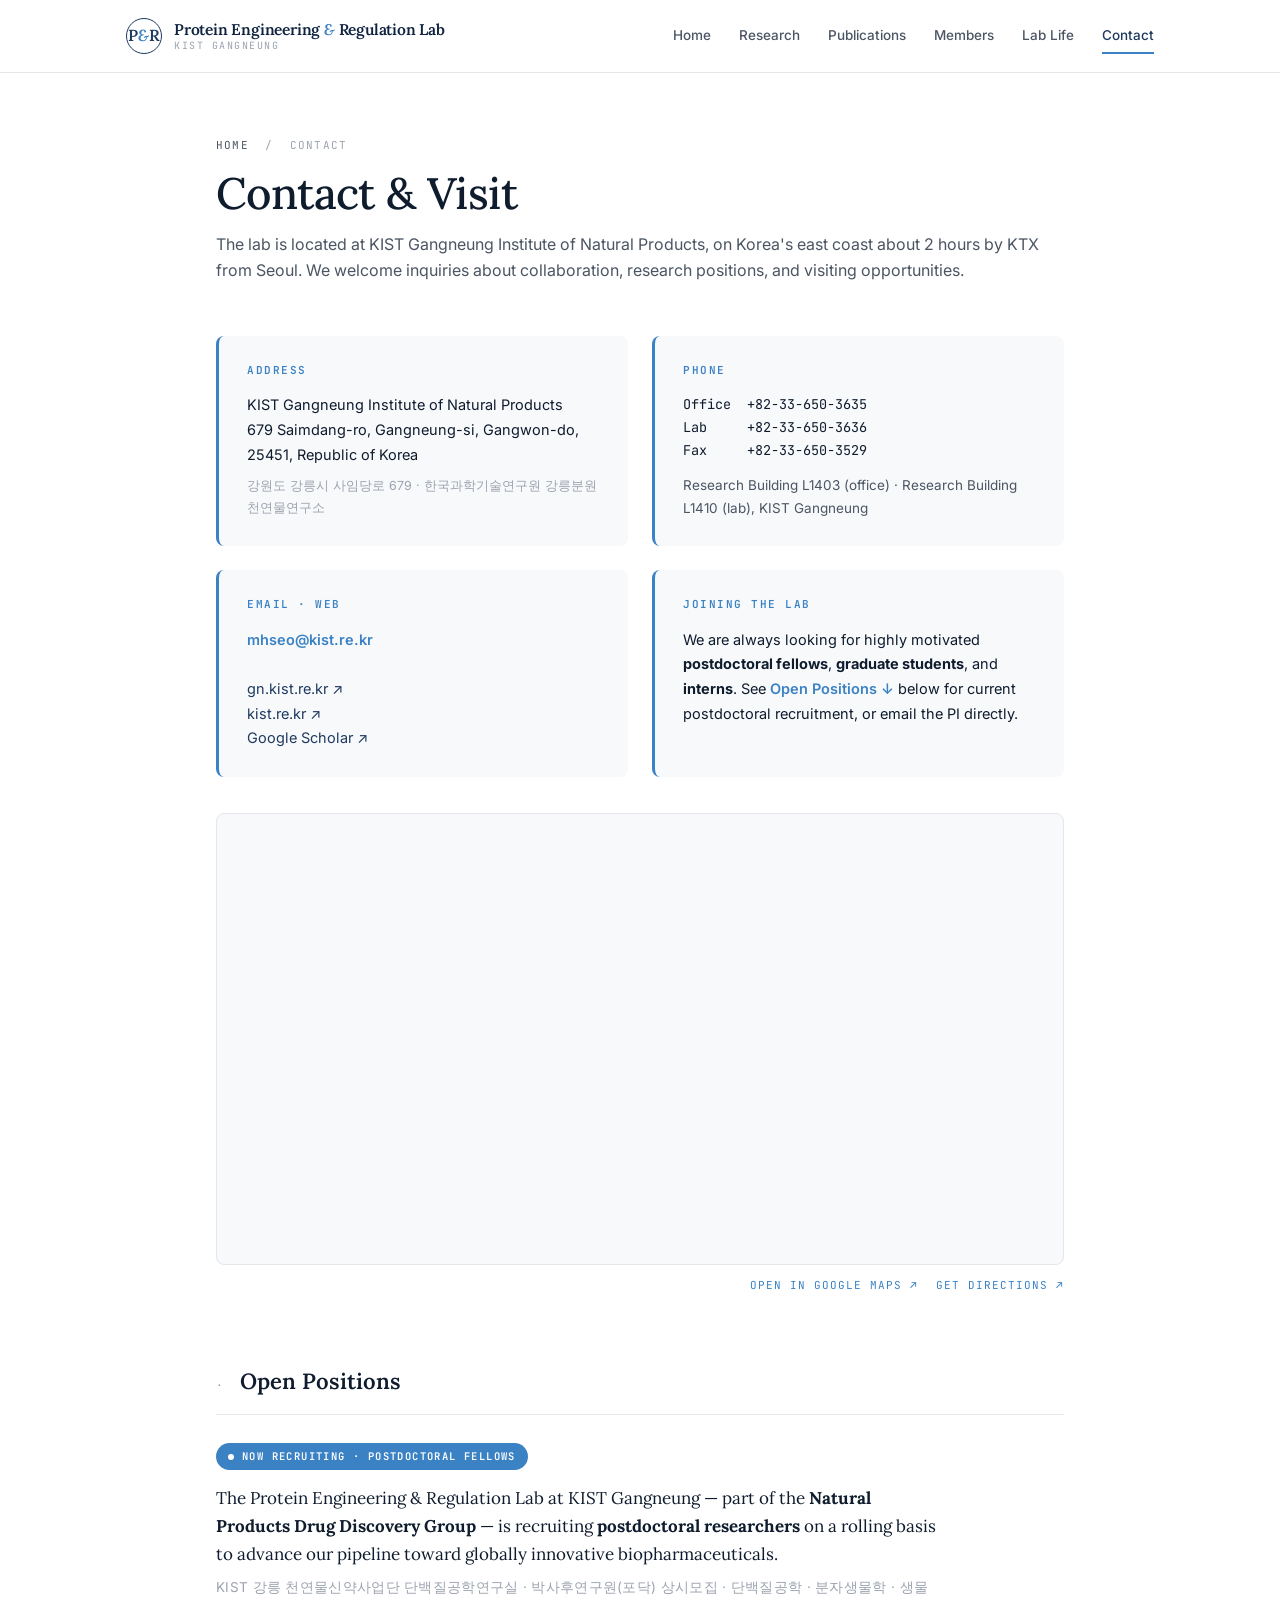
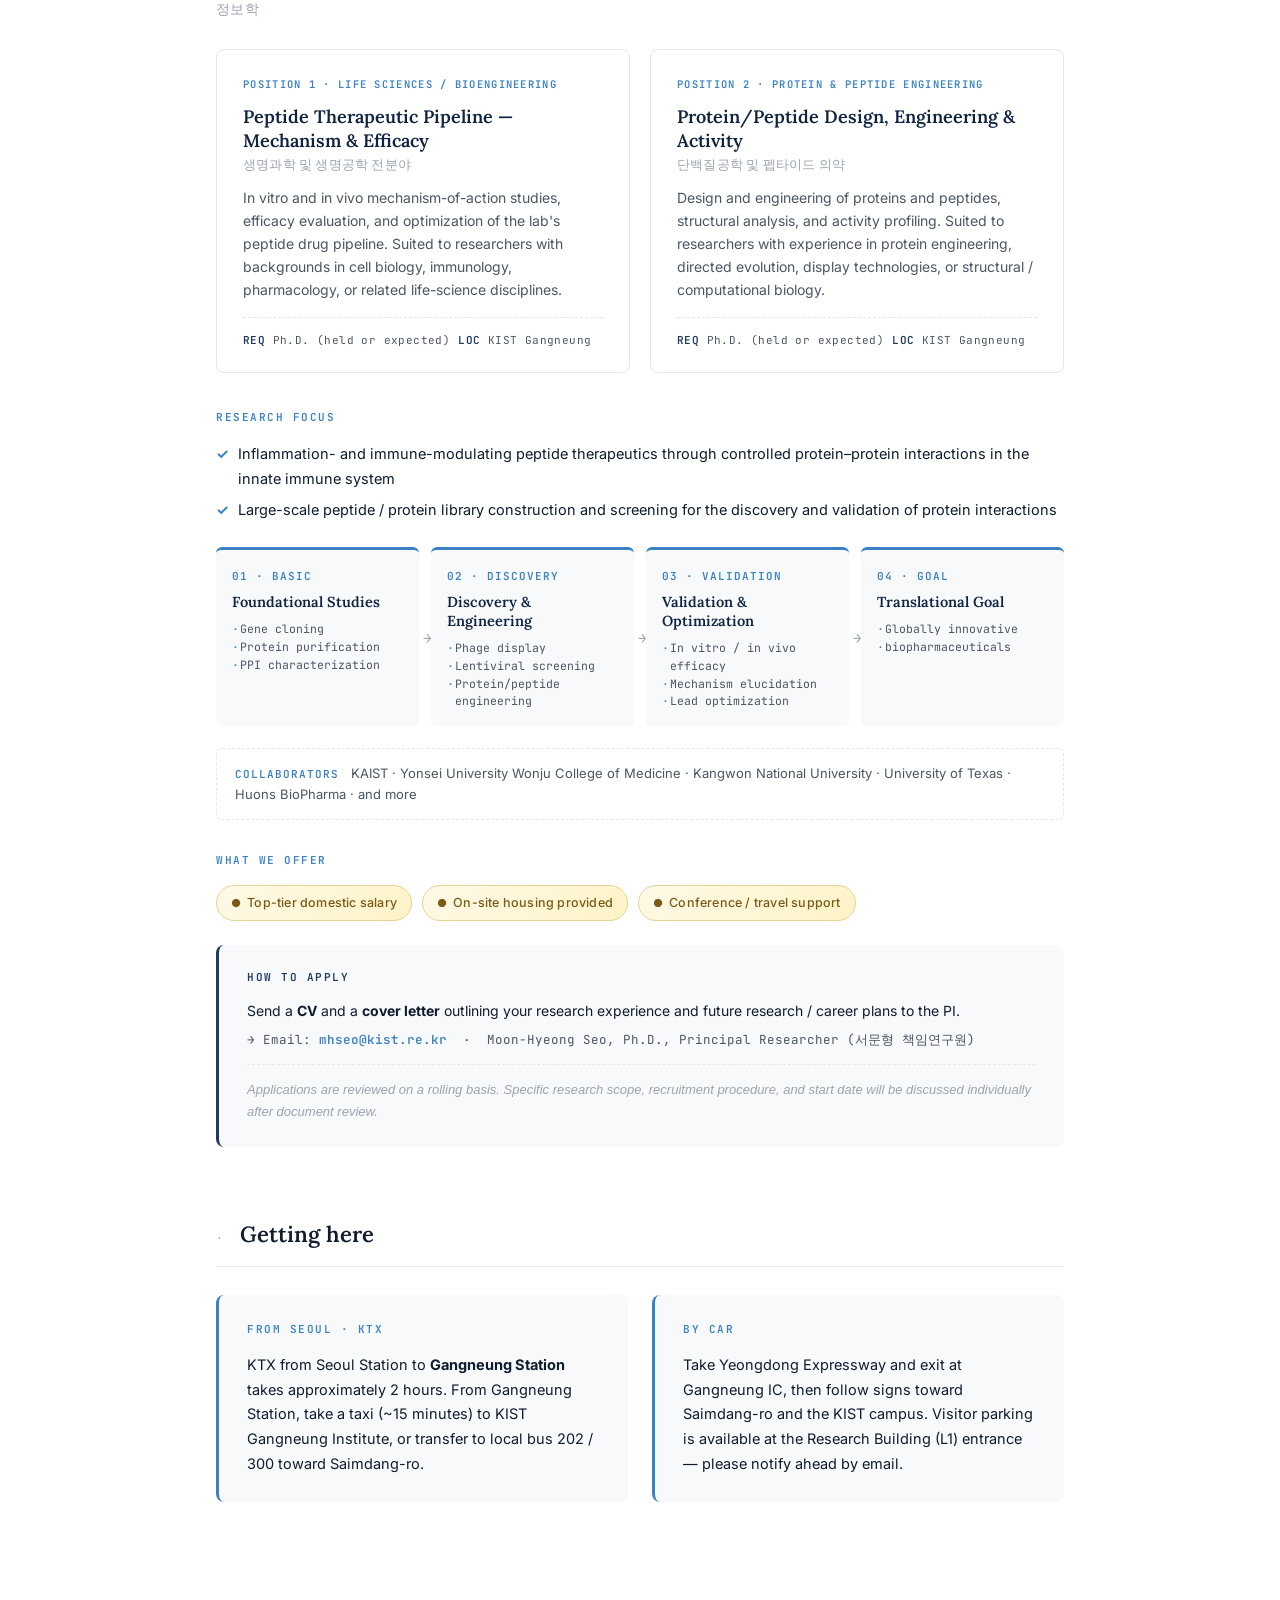
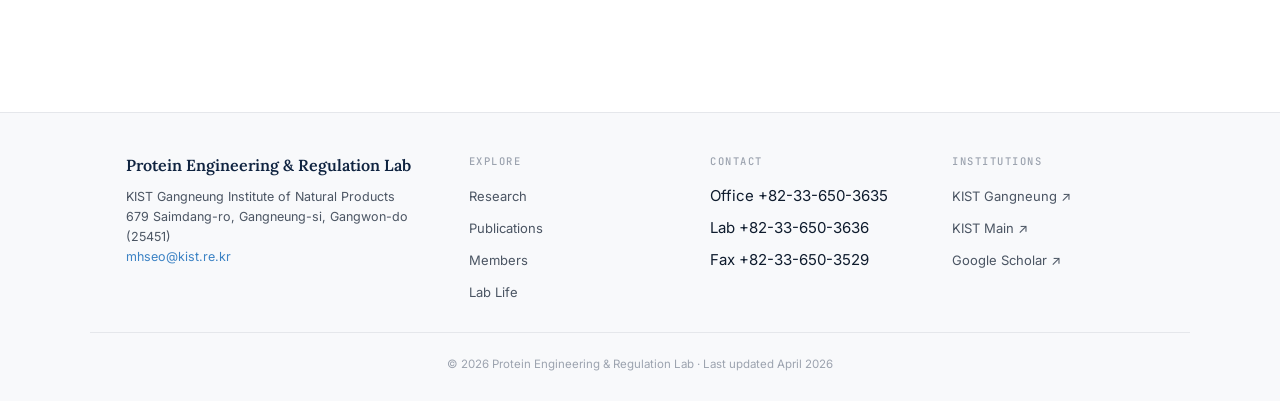
==== commit dc782661: "Add Open Positions section: ongoing postdoc recruitment (포닥 상시모집) - contact.html: new "Open Position" ====
--- a/contact.html
+++ b/contact.html
@@ -4,13 +4,14 @@
 <meta charset="UTF-8">
 <meta name="viewport" content="width=device-width, initial-scale=1.0">
 <meta name="google-site-verification" content="vZkdnIHLEhD2Nxcy7tl7RXcYAdKuF3B5b1NP9j8_m6c">
-<title>Contact | Protein Engineering & Regulation Lab @ KIST</title>
-<meta name="description" content="Contact and visit information for the Protein Engineering & Regulation Lab at KIST Gangneung Institute of Natural Products. 강원도 강릉시 사임당로 679.">
+<title>Contact &amp; Open Positions (포닥 채용) | 서문형 박사 연구실 · KIST</title>
+<meta name="description" content="Postdoctoral fellow recruitment (박사후연구원 상시모집) and contact information for 서문형 박사 (Moon-Hyeong Seo) — Protein Engineering & Regulation Lab, KIST Gangneung 천연물신약사업단 단백질공학연구실. 강원도 강릉시 사임당로 679.">
+<meta name="keywords" content="서문형, 서문형 박사, 서문형 책임연구원, KIST 채용, KIST 강릉, 포닥 채용, 박사후연구원 모집, 단백질공학 연구실, 펩타이드 의약, 천연물신약사업단, postdoctoral position, postdoc recruitment, peptide therapeutics, protein engineering">
 <meta name="author" content="Moon-Hyeong Seo">
 <link rel="canonical" href="https://moonhyeong.github.io/dreamerprotein/contact.html">
 <meta property="og:type" content="website">
-<meta property="og:title" content="Contact | Protein Engineering & Regulation Lab @ KIST">
-<meta property="og:description" content="Visit and contact info for the Protein Engineering & Regulation Lab at KIST Gangneung Institute of Natural Products.">
+<meta property="og:title" content="Contact &amp; Open Positions (포닥 채용) | 서문형 박사 연구실 · KIST">
+<meta property="og:description" content="Postdoctoral fellow recruitment (박사후연구원 상시모집) at the Protein Engineering & Regulation Lab, KIST Gangneung 천연물신약사업단.">
 <meta property="og:url" content="https://moonhyeong.github.io/dreamerprotein/contact.html">
 <link rel="preconnect" href="https://fonts.googleapis.com">
 <link rel="preconnect" href="https://fonts.gstatic.com" crossorigin>
@@ -79,7 +80,7 @@
 
       <div class="contact-block">
         <h4>Joining the lab</h4>
-        <p>We are always looking for highly motivated <strong>postdoctoral fellows</strong>, <strong>graduate students</strong>, and <strong>interns</strong>. Please email the PI with a brief introduction, your CV, and a short note on what aspects of our research interest you.</p>
+        <p>We are always looking for highly motivated <strong>postdoctoral fellows</strong>, <strong>graduate students</strong>, and <strong>interns</strong>. See <a href="#open-positions" style="color: var(--accent); font-weight: 600;">Open Positions ↓</a> below for current postdoctoral recruitment, or email the PI directly.</p>
       </div>
     </div>
 
@@ -96,6 +97,136 @@
       <a href="https://www.google.com/maps/search/?api=1&query=679+Saimdang-ro+Gangneung-si+Gangwon-do+Korea" target="_blank" rel="noopener">Open in Google Maps ↗</a>
       <a href="https://www.google.com/maps/dir/?api=1&destination=679+Saimdang-ro+Gangneung-si+Gangwon-do+Korea" target="_blank" rel="noopener">Get directions ↗</a>
     </div>
+  </section>
+
+  <!-- OPEN POSITIONS / POSTDOC RECRUITMENT -->
+  <section class="block" id="open-positions">
+    <div class="section-head">
+      <span class="section-num">·</span>
+      <h2 class="section-title">Open Positions</h2>
+    </div>
+
+    <span class="recruiting-eyebrow">Now Recruiting · Postdoctoral Fellows</span>
+
+    <p class="positions-lead">
+      The Protein Engineering &amp; Regulation Lab at KIST Gangneung — part of the <strong>Natural Products Drug Discovery Group</strong> — is recruiting <strong>postdoctoral researchers</strong> on a rolling basis to advance our pipeline toward globally innovative biopharmaceuticals.
+      <span class="ko">KIST 강릉 천연물신약사업단 단백질공학연구실 · 박사후연구원(포닥) 상시모집 · 단백질공학 · 분자생물학 · 생물정보학</span>
+    </p>
+
+    <div class="positions-grid">
+
+      <article class="position-card">
+        <div class="position-tag">Position 1 · Life Sciences / Bioengineering</div>
+        <h3 class="position-title">
+          Peptide Therapeutic Pipeline — Mechanism &amp; Efficacy
+          <span class="ko">생명과학 및 생명공학 전분야</span>
+        </h3>
+        <p class="position-desc">
+          In vitro and in vivo mechanism-of-action studies, efficacy evaluation, and optimization of the lab's peptide drug pipeline. Suited to researchers with backgrounds in cell biology, immunology, pharmacology, or related life-science disciplines.
+        </p>
+        <div class="position-meta">
+          <span class="position-meta-item"><strong>REQ</strong> Ph.D. (held or expected)</span>
+          <span class="position-meta-item"><strong>LOC</strong> KIST Gangneung</span>
+        </div>
+      </article>
+
+      <article class="position-card">
+        <div class="position-tag">Position 2 · Protein &amp; Peptide Engineering</div>
+        <h3 class="position-title">
+          Protein/Peptide Design, Engineering &amp; Activity
+          <span class="ko">단백질공학 및 펩타이드 의약</span>
+        </h3>
+        <p class="position-desc">
+          Design and engineering of proteins and peptides, structural analysis, and activity profiling. Suited to researchers with experience in protein engineering, directed evolution, display technologies, or structural / computational biology.
+        </p>
+        <div class="position-meta">
+          <span class="position-meta-item"><strong>REQ</strong> Ph.D. (held or expected)</span>
+          <span class="position-meta-item"><strong>LOC</strong> KIST Gangneung</span>
+        </div>
+      </article>
+
+    </div>
+
+    <!-- RESEARCH FOCUS + PROCESS -->
+    <div style="margin-top: 36px;">
+      <h4 style="font-family: var(--mono); font-size: 11px; letter-spacing: 1.5px; text-transform: uppercase; color: var(--accent); margin-bottom: 14px; font-weight: 600;">Research Focus</h4>
+      <ul style="list-style: none; padding-left: 0; font-size: 14.5px; color: var(--ink); line-height: 1.75;">
+        <li style="padding-left: 22px; position: relative; margin-bottom: 6px;">
+          <span style="position: absolute; left: 0; color: var(--accent); font-weight: 700;">✓</span>
+          Inflammation- and immune-modulating peptide therapeutics through controlled protein–protein interactions in the innate immune system
+        </li>
+        <li style="padding-left: 22px; position: relative;">
+          <span style="position: absolute; left: 0; color: var(--accent); font-weight: 700;">✓</span>
+          Large-scale peptide / protein library construction and screening for the discovery and validation of protein interactions
+        </li>
+      </ul>
+    </div>
+
+    <div class="process-flow">
+      <div class="process-stage">
+        <div class="process-num">01 · BASIC</div>
+        <div class="process-name">Foundational Studies</div>
+        <ul class="process-bullets">
+          <li>Gene cloning</li>
+          <li>Protein purification</li>
+          <li>PPI characterization</li>
+        </ul>
+      </div>
+      <div class="process-stage">
+        <div class="process-num">02 · DISCOVERY</div>
+        <div class="process-name">Discovery &amp; Engineering</div>
+        <ul class="process-bullets">
+          <li>Phage display</li>
+          <li>Lentiviral screening</li>
+          <li>Protein/peptide engineering</li>
+        </ul>
+      </div>
+      <div class="process-stage">
+        <div class="process-num">03 · VALIDATION</div>
+        <div class="process-name">Validation &amp; Optimization</div>
+        <ul class="process-bullets">
+          <li>In vitro / in vivo efficacy</li>
+          <li>Mechanism elucidation</li>
+          <li>Lead optimization</li>
+        </ul>
+      </div>
+      <div class="process-stage">
+        <div class="process-num">04 · GOAL</div>
+        <div class="process-name">Translational Goal</div>
+        <ul class="process-bullets">
+          <li>Globally innovative</li>
+          <li>biopharmaceuticals</li>
+        </ul>
+      </div>
+    </div>
+
+    <div class="collab-line">
+      <strong>Collaborators</strong>
+      KAIST · Yonsei University Wonju College of Medicine · Kangwon National University · University of Texas · Huons BioPharma · and more
+    </div>
+
+    <!-- BENEFITS -->
+    <div style="margin-top: 32px;">
+      <h4 style="font-family: var(--mono); font-size: 11px; letter-spacing: 1.5px; text-transform: uppercase; color: var(--accent); margin-bottom: 4px; font-weight: 600;">What we offer</h4>
+      <div class="benefits-row">
+        <span class="benefit-chip"><span class="benefit-chip-icon">●</span> Top-tier domestic salary</span>
+        <span class="benefit-chip"><span class="benefit-chip-icon">●</span> On-site housing provided</span>
+        <span class="benefit-chip"><span class="benefit-chip-icon">●</span> Conference / travel support</span>
+      </div>
+    </div>
+
+    <!-- HOW TO APPLY -->
+    <div class="apply-block">
+      <h4>How to apply</h4>
+      <p>
+        Send a <strong>CV</strong> and a <strong>cover letter</strong> outlining your research experience and future research / career plans to the PI.
+      </p>
+      <p class="docs-line">→ Email: <a href="mailto:mhseo@kist.re.kr" style="color: var(--accent); font-weight: 600;">mhseo@kist.re.kr</a> &nbsp;·&nbsp; Moon-Hyeong Seo, Ph.D., Principal Researcher (서문형 책임연구원)</p>
+      <p class="rolling-note">
+        Applications are reviewed on a rolling basis. Specific research scope, recruitment procedure, and start date will be discussed individually after document review.
+      </p>
+    </div>
+
   </section>
 
   <!-- DIRECTIONS -->
--- a/assets/styles.css
+++ b/assets/styles.css
@@ -1325,6 +1325,258 @@
 }
 .contact-block .mono { font-family: var(--mono); font-size: 13.5px; }
 
+/* ============ Open Positions (Postdoc Recruitment) ============ */
+.recruiting-eyebrow {
+  display: inline-flex;
+  align-items: center;
+  gap: 8px;
+  padding: 5px 12px;
+  background: var(--accent);
+  color: white;
+  border-radius: 100px;
+  font-family: var(--mono);
+  font-size: 10.5px;
+  font-weight: 600;
+  letter-spacing: 1.4px;
+  text-transform: uppercase;
+  margin-bottom: 14px;
+}
+.recruiting-eyebrow::before {
+  content: '';
+  width: 6px; height: 6px;
+  background: white;
+  border-radius: 50%;
+  animation: pulse 1.8s ease-in-out infinite;
+}
+@keyframes pulse {
+  0%, 100% { opacity: 1; }
+  50% { opacity: 0.35; }
+}
+.positions-lead {
+  font-family: var(--serif);
+  font-size: 17px;
+  line-height: 1.65;
+  color: var(--ink);
+  max-width: 720px;
+  margin-bottom: 8px;
+}
+.positions-lead .ko {
+  display: block;
+  margin-top: 8px;
+  font-family: var(--sans);
+  font-size: 13.5px;
+  font-style: normal;
+  color: var(--ink-mute);
+  letter-spacing: 0.3px;
+}
+.positions-grid {
+  display: grid;
+  grid-template-columns: 1fr 1fr;
+  gap: 20px;
+  margin-top: 28px;
+}
+.position-card {
+  background: white;
+  border: 1px solid var(--line);
+  border-radius: 8px;
+  padding: 26px 26px 22px;
+  display: flex;
+  flex-direction: column;
+  gap: 12px;
+  transition: border-color 0.2s, transform 0.2s;
+}
+.position-card:hover {
+  border-color: var(--accent);
+  transform: translateY(-2px);
+}
+.position-tag {
+  font-family: var(--mono);
+  font-size: 10.5px;
+  letter-spacing: 1.3px;
+  text-transform: uppercase;
+  color: var(--accent);
+  font-weight: 600;
+}
+.position-title {
+  font-family: var(--serif);
+  font-size: 18px;
+  font-weight: 600;
+  color: var(--navy-deep);
+  line-height: 1.35;
+}
+.position-title .ko {
+  display: block;
+  font-family: var(--sans);
+  font-size: 12.5px;
+  font-weight: 500;
+  color: var(--ink-mute);
+  margin-top: 4px;
+  letter-spacing: 0.2px;
+}
+.position-desc {
+  font-size: 14px;
+  color: var(--ink-soft);
+  line-height: 1.65;
+  flex: 1;
+}
+.position-meta {
+  display: flex;
+  gap: 8px;
+  flex-wrap: wrap;
+  margin-top: 4px;
+  padding-top: 14px;
+  border-top: 1px dashed var(--line);
+}
+.position-meta-item {
+  font-family: var(--mono);
+  font-size: 11px;
+  color: var(--ink-soft);
+  letter-spacing: 0.4px;
+}
+.position-meta-item strong {
+  color: var(--navy);
+  font-weight: 600;
+}
+
+/* Process flow */
+.process-flow {
+  display: grid;
+  grid-template-columns: repeat(4, 1fr);
+  gap: 12px;
+  margin-top: 24px;
+  position: relative;
+}
+.process-stage {
+  background: var(--bg-alt);
+  border-radius: 6px;
+  padding: 18px 16px 16px;
+  position: relative;
+  border-top: 3px solid var(--accent);
+}
+.process-num {
+  font-family: var(--mono);
+  font-size: 11px;
+  color: var(--accent);
+  font-weight: 600;
+  letter-spacing: 1px;
+  margin-bottom: 8px;
+}
+.process-name {
+  font-family: var(--serif);
+  font-size: 14.5px;
+  font-weight: 600;
+  color: var(--navy-deep);
+  margin-bottom: 8px;
+  line-height: 1.3;
+}
+.process-bullets {
+  list-style: none;
+  font-family: var(--mono);
+  font-size: 11.5px;
+  color: var(--ink-soft);
+  line-height: 1.55;
+}
+.process-bullets li {
+  padding-left: 8px;
+  position: relative;
+}
+.process-bullets li::before {
+  content: '·';
+  position: absolute;
+  left: 0;
+  color: var(--accent);
+}
+.process-stage:not(:last-child)::after {
+  content: '→';
+  position: absolute;
+  right: -12px;
+  top: 50%;
+  transform: translateY(-50%);
+  font-family: var(--mono);
+  font-size: 14px;
+  color: var(--ink-mute);
+  z-index: 1;
+  pointer-events: none;
+}
+
+/* Benefits row */
+.benefits-row {
+  display: flex;
+  flex-wrap: wrap;
+  gap: 10px;
+  margin-top: 16px;
+}
+.benefit-chip {
+  display: inline-flex;
+  align-items: center;
+  gap: 6px;
+  padding: 7px 14px;
+  background: linear-gradient(135deg, #fef9e7 0%, #fef3c7 100%);
+  border: 1px solid #e6d293;
+  border-radius: 100px;
+  font-size: 12.5px;
+  color: #7a5a14;
+  font-weight: 500;
+  letter-spacing: 0.2px;
+}
+.benefit-chip-icon {
+  font-size: 11px;
+}
+
+/* Apply block */
+.apply-block {
+  background: var(--bg-alt);
+  border-radius: 8px;
+  padding: 24px 28px;
+  margin-top: 24px;
+  border-left: 3px solid var(--navy);
+}
+.apply-block h4 {
+  font-family: var(--mono);
+  font-size: 11px;
+  text-transform: uppercase;
+  letter-spacing: 1.5px;
+  color: var(--navy);
+  margin-bottom: 12px;
+  font-weight: 600;
+}
+.apply-block p { font-size: 14px; color: var(--ink); line-height: 1.7; }
+.apply-block .docs-line {
+  font-family: var(--mono);
+  font-size: 12.5px;
+  color: var(--ink-soft);
+  margin-top: 6px;
+}
+.apply-block .rolling-note {
+  margin-top: 14px;
+  padding-top: 14px;
+  border-top: 1px dashed var(--line);
+  font-size: 13px;
+  color: var(--ink-mute);
+  font-style: italic;
+}
+
+/* Collaborators line */
+.collab-line {
+  margin-top: 22px;
+  padding: 14px 18px;
+  background: white;
+  border: 1px dashed var(--line);
+  border-radius: 6px;
+  font-size: 13px;
+  color: var(--ink-soft);
+  line-height: 1.6;
+}
+.collab-line strong {
+  font-family: var(--mono);
+  font-size: 11px;
+  color: var(--accent);
+  letter-spacing: 1px;
+  text-transform: uppercase;
+  font-weight: 600;
+  margin-right: 8px;
+}
+
 .map-block {
   margin-top: 36px;
   border: 1px solid var(--line);
@@ -1412,7 +1664,10 @@
   .hiring { grid-template-columns: 1fr; text-align: center; }
   nav.main-nav { display: none; }
   .nav-inner { gap: 16px; }
-  .research-preview, .featured-card, .pi-hero, .contact-grid { grid-template-columns: 1fr; }
+  .research-preview, .featured-card, .pi-hero, .contact-grid, .positions-grid { grid-template-columns: 1fr; }
+  .process-flow { grid-template-columns: repeat(2, 1fr); gap: 14px; }
+  .process-stage:nth-child(2)::after { display: none; }
+  .process-stage:not(:last-child)::after { right: -10px; }
   .featured-card .stat-side { padding-left: 0; padding-top: 18px; border-left: none; border-top: 1px solid #e5d8a8; }
   .pi-hero { padding: 24px; }
   .pi-photo { width: 160px; margin: 0 auto; }
@@ -1432,4 +1687,6 @@
 @media (max-width: 560px) {
   .polaroid-board { grid-template-columns: 1fr; }
   .polaroid:nth-child(n) { transform: rotate(0deg); }
-}
+  .process-flow { grid-template-columns: 1fr; }
+  .process-stage::after { display: none !important; }
+}
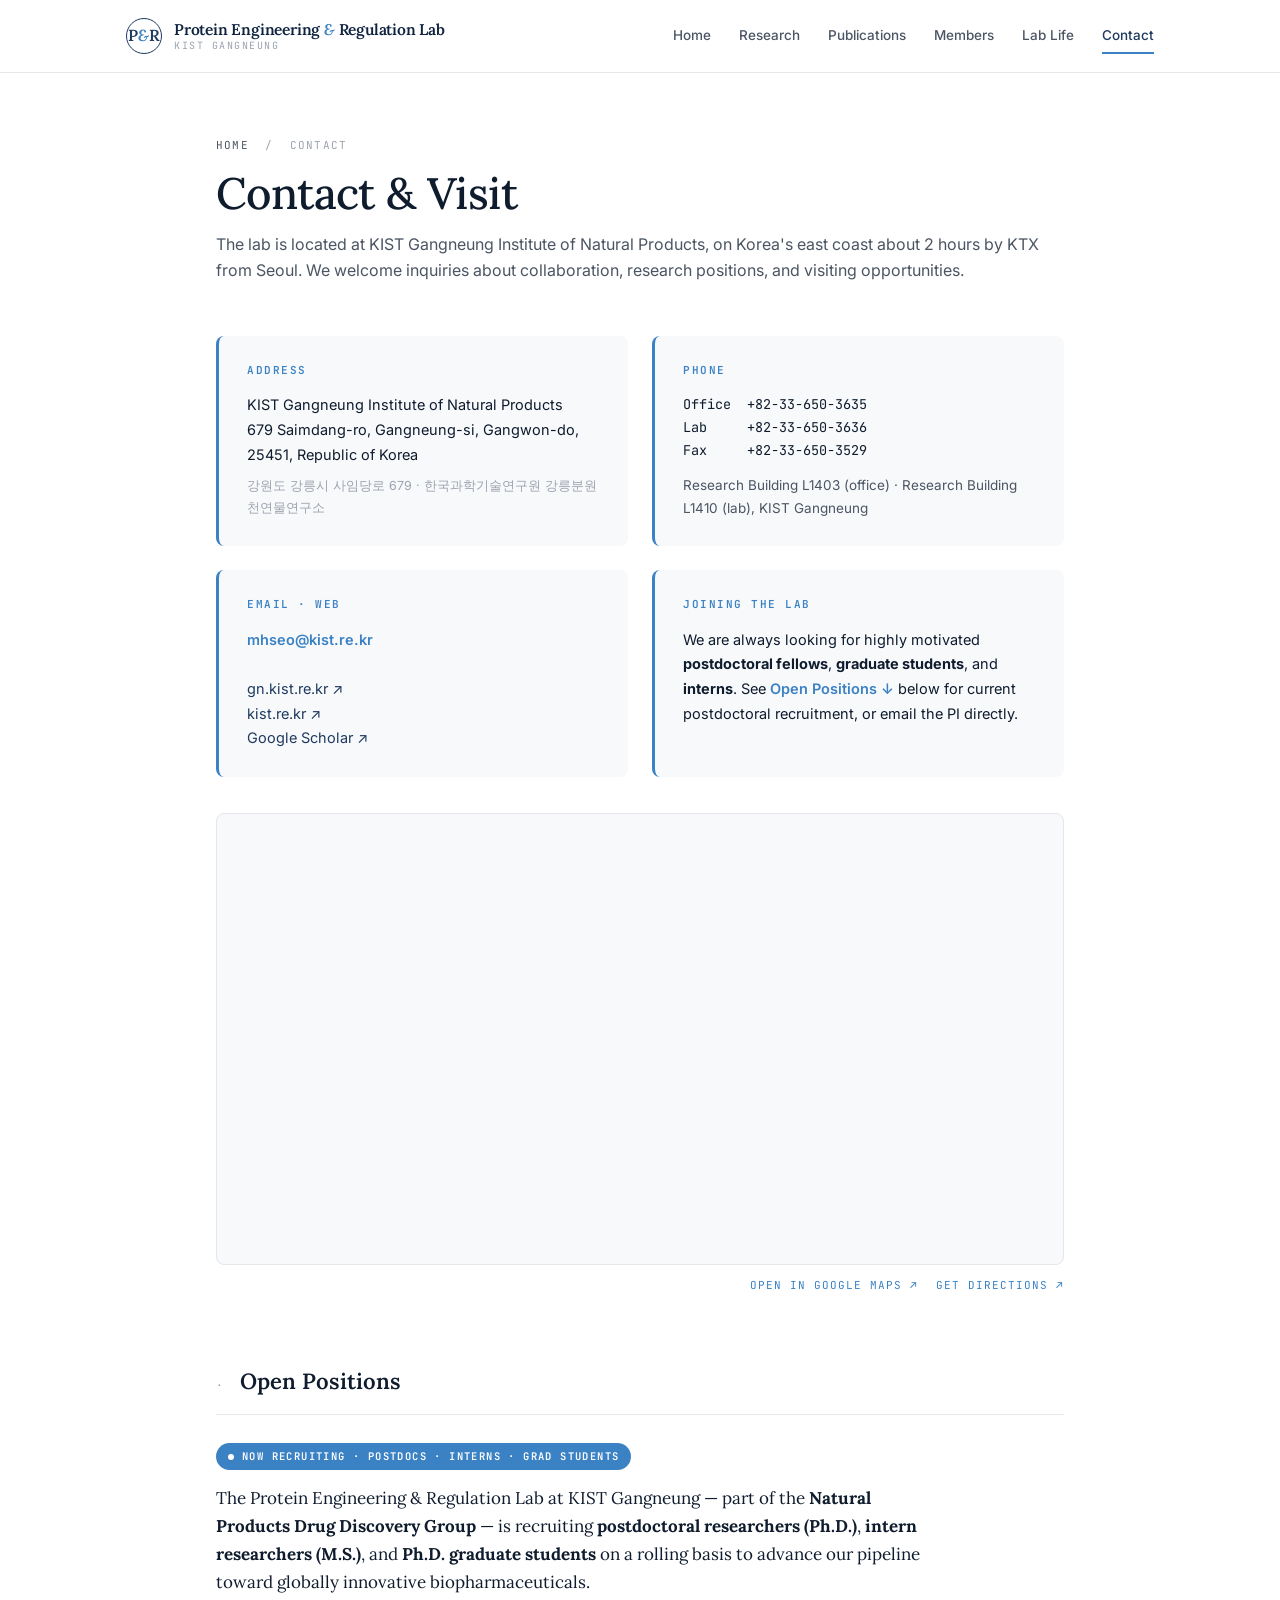
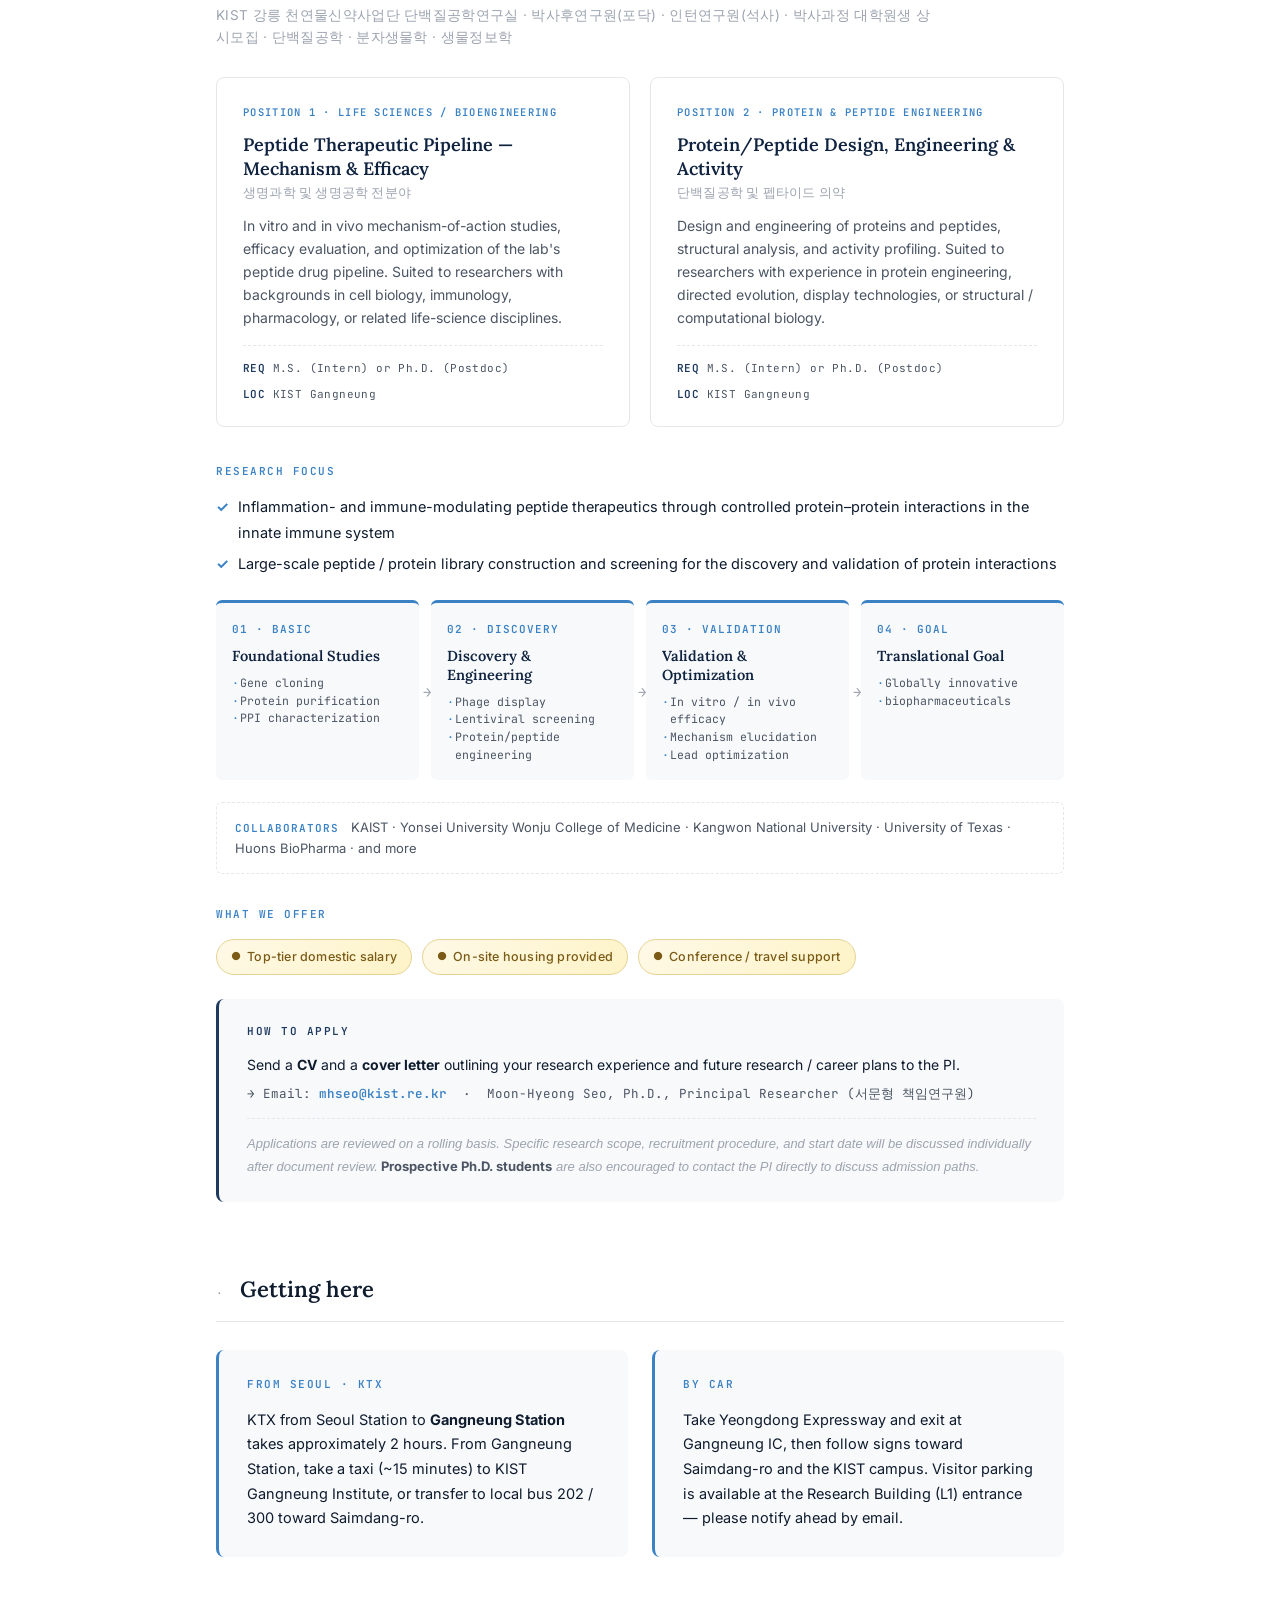
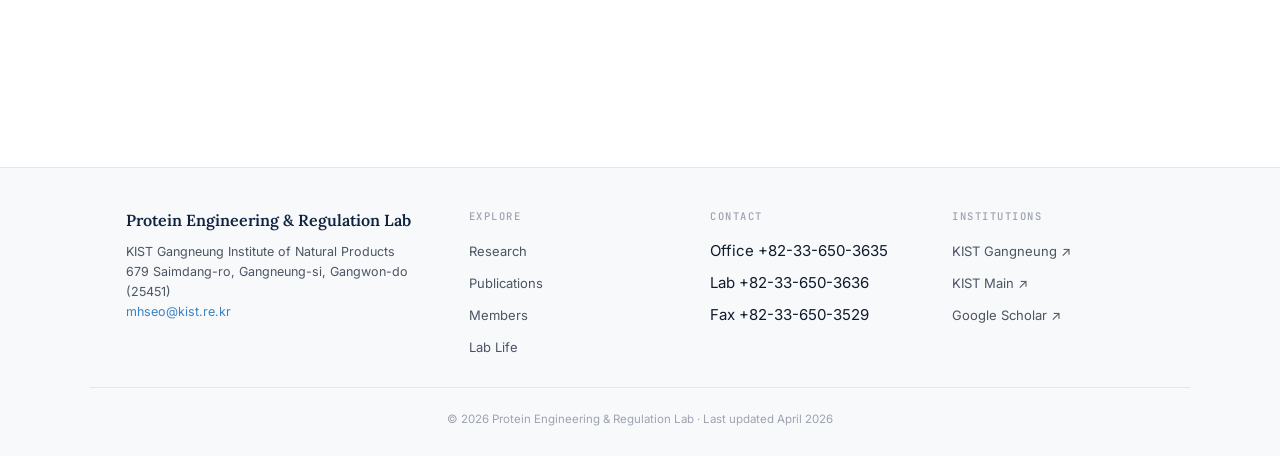
==== commit abbf27fd: "Expand Open Positions: include intern researchers (M.S.) and Ph.D. students - Eyebrow updated: "Post" ====
--- a/contact.html
+++ b/contact.html
@@ -4,14 +4,14 @@
 <meta charset="UTF-8">
 <meta name="viewport" content="width=device-width, initial-scale=1.0">
 <meta name="google-site-verification" content="vZkdnIHLEhD2Nxcy7tl7RXcYAdKuF3B5b1NP9j8_m6c">
-<title>Contact &amp; Open Positions (포닥 채용) | 서문형 박사 연구실 · KIST</title>
-<meta name="description" content="Postdoctoral fellow recruitment (박사후연구원 상시모집) and contact information for 서문형 박사 (Moon-Hyeong Seo) — Protein Engineering & Regulation Lab, KIST Gangneung 천연물신약사업단 단백질공학연구실. 강원도 강릉시 사임당로 679.">
-<meta name="keywords" content="서문형, 서문형 박사, 서문형 책임연구원, KIST 채용, KIST 강릉, 포닥 채용, 박사후연구원 모집, 단백질공학 연구실, 펩타이드 의약, 천연물신약사업단, postdoctoral position, postdoc recruitment, peptide therapeutics, protein engineering">
+<title>Contact &amp; Open Positions (포닥·인턴·대학원생 채용) | 서문형 박사 연구실 · KIST</title>
+<meta name="description" content="Postdoc, intern, and Ph.D. student recruitment (박사후연구원·인턴연구원·박사과정 대학원생 상시모집) at 서문형 박사 (Moon-Hyeong Seo) — Protein Engineering & Regulation Lab, KIST Gangneung 천연물신약사업단 단백질공학연구실. 강원도 강릉시 사임당로 679.">
+<meta name="keywords" content="서문형, 서문형 박사, 서문형 책임연구원, KIST 채용, KIST 강릉, 포닥 채용, 인턴 채용, 박사후연구원 모집, 인턴연구원 모집, 박사과정 대학원생 모집, 대학원생 모집, 단백질공학 연구실, 펩타이드 의약, 천연물신약사업단, postdoctoral position, intern researcher, graduate student, peptide therapeutics, protein engineering">
 <meta name="author" content="Moon-Hyeong Seo">
 <link rel="canonical" href="https://moonhyeong.github.io/dreamerprotein/contact.html">
 <meta property="og:type" content="website">
-<meta property="og:title" content="Contact &amp; Open Positions (포닥 채용) | 서문형 박사 연구실 · KIST">
-<meta property="og:description" content="Postdoctoral fellow recruitment (박사후연구원 상시모집) at the Protein Engineering & Regulation Lab, KIST Gangneung 천연물신약사업단.">
+<meta property="og:title" content="Contact &amp; Open Positions (포닥·인턴·대학원생 채용) | 서문형 박사 연구실 · KIST">
+<meta property="og:description" content="Postdoc, intern, and Ph.D. student recruitment (박사후연구원·인턴연구원·박사과정 대학원생 상시모집) at the Protein Engineering & Regulation Lab, KIST Gangneung 천연물신약사업단.">
 <meta property="og:url" content="https://moonhyeong.github.io/dreamerprotein/contact.html">
 <link rel="preconnect" href="https://fonts.googleapis.com">
 <link rel="preconnect" href="https://fonts.gstatic.com" crossorigin>
@@ -106,11 +106,11 @@
       <h2 class="section-title">Open Positions</h2>
     </div>
 
-    <span class="recruiting-eyebrow">Now Recruiting · Postdoctoral Fellows</span>
+    <span class="recruiting-eyebrow">Now Recruiting · Postdocs · Interns · Grad Students</span>
 
     <p class="positions-lead">
-      The Protein Engineering &amp; Regulation Lab at KIST Gangneung — part of the <strong>Natural Products Drug Discovery Group</strong> — is recruiting <strong>postdoctoral researchers</strong> on a rolling basis to advance our pipeline toward globally innovative biopharmaceuticals.
-      <span class="ko">KIST 강릉 천연물신약사업단 단백질공학연구실 · 박사후연구원(포닥) 상시모집 · 단백질공학 · 분자생물학 · 생물정보학</span>
+      The Protein Engineering &amp; Regulation Lab at KIST Gangneung — part of the <strong>Natural Products Drug Discovery Group</strong> — is recruiting <strong>postdoctoral researchers (Ph.D.)</strong>, <strong>intern researchers (M.S.)</strong>, and <strong>Ph.D. graduate students</strong> on a rolling basis to advance our pipeline toward globally innovative biopharmaceuticals.
+      <span class="ko">KIST 강릉 천연물신약사업단 단백질공학연구실 · 박사후연구원(포닥) · 인턴연구원(석사) · 박사과정 대학원생 상시모집 · 단백질공학 · 분자생물학 · 생물정보학</span>
     </p>
 
     <div class="positions-grid">
@@ -125,7 +125,7 @@
           In vitro and in vivo mechanism-of-action studies, efficacy evaluation, and optimization of the lab's peptide drug pipeline. Suited to researchers with backgrounds in cell biology, immunology, pharmacology, or related life-science disciplines.
         </p>
         <div class="position-meta">
-          <span class="position-meta-item"><strong>REQ</strong> Ph.D. (held or expected)</span>
+          <span class="position-meta-item"><strong>REQ</strong> M.S. (Intern) or Ph.D. (Postdoc)</span>
           <span class="position-meta-item"><strong>LOC</strong> KIST Gangneung</span>
         </div>
       </article>
@@ -140,7 +140,7 @@
           Design and engineering of proteins and peptides, structural analysis, and activity profiling. Suited to researchers with experience in protein engineering, directed evolution, display technologies, or structural / computational biology.
         </p>
         <div class="position-meta">
-          <span class="position-meta-item"><strong>REQ</strong> Ph.D. (held or expected)</span>
+          <span class="position-meta-item"><strong>REQ</strong> M.S. (Intern) or Ph.D. (Postdoc)</span>
           <span class="position-meta-item"><strong>LOC</strong> KIST Gangneung</span>
         </div>
       </article>
@@ -223,7 +223,7 @@
       </p>
       <p class="docs-line">→ Email: <a href="mailto:mhseo@kist.re.kr" style="color: var(--accent); font-weight: 600;">mhseo@kist.re.kr</a> &nbsp;·&nbsp; Moon-Hyeong Seo, Ph.D., Principal Researcher (서문형 책임연구원)</p>
       <p class="rolling-note">
-        Applications are reviewed on a rolling basis. Specific research scope, recruitment procedure, and start date will be discussed individually after document review.
+        Applications are reviewed on a rolling basis. Specific research scope, recruitment procedure, and start date will be discussed individually after document review. <strong style="color: var(--ink-soft); font-style: normal;">Prospective Ph.D. students</strong> are also encouraged to contact the PI directly to discuss admission paths.
       </p>
     </div>
 
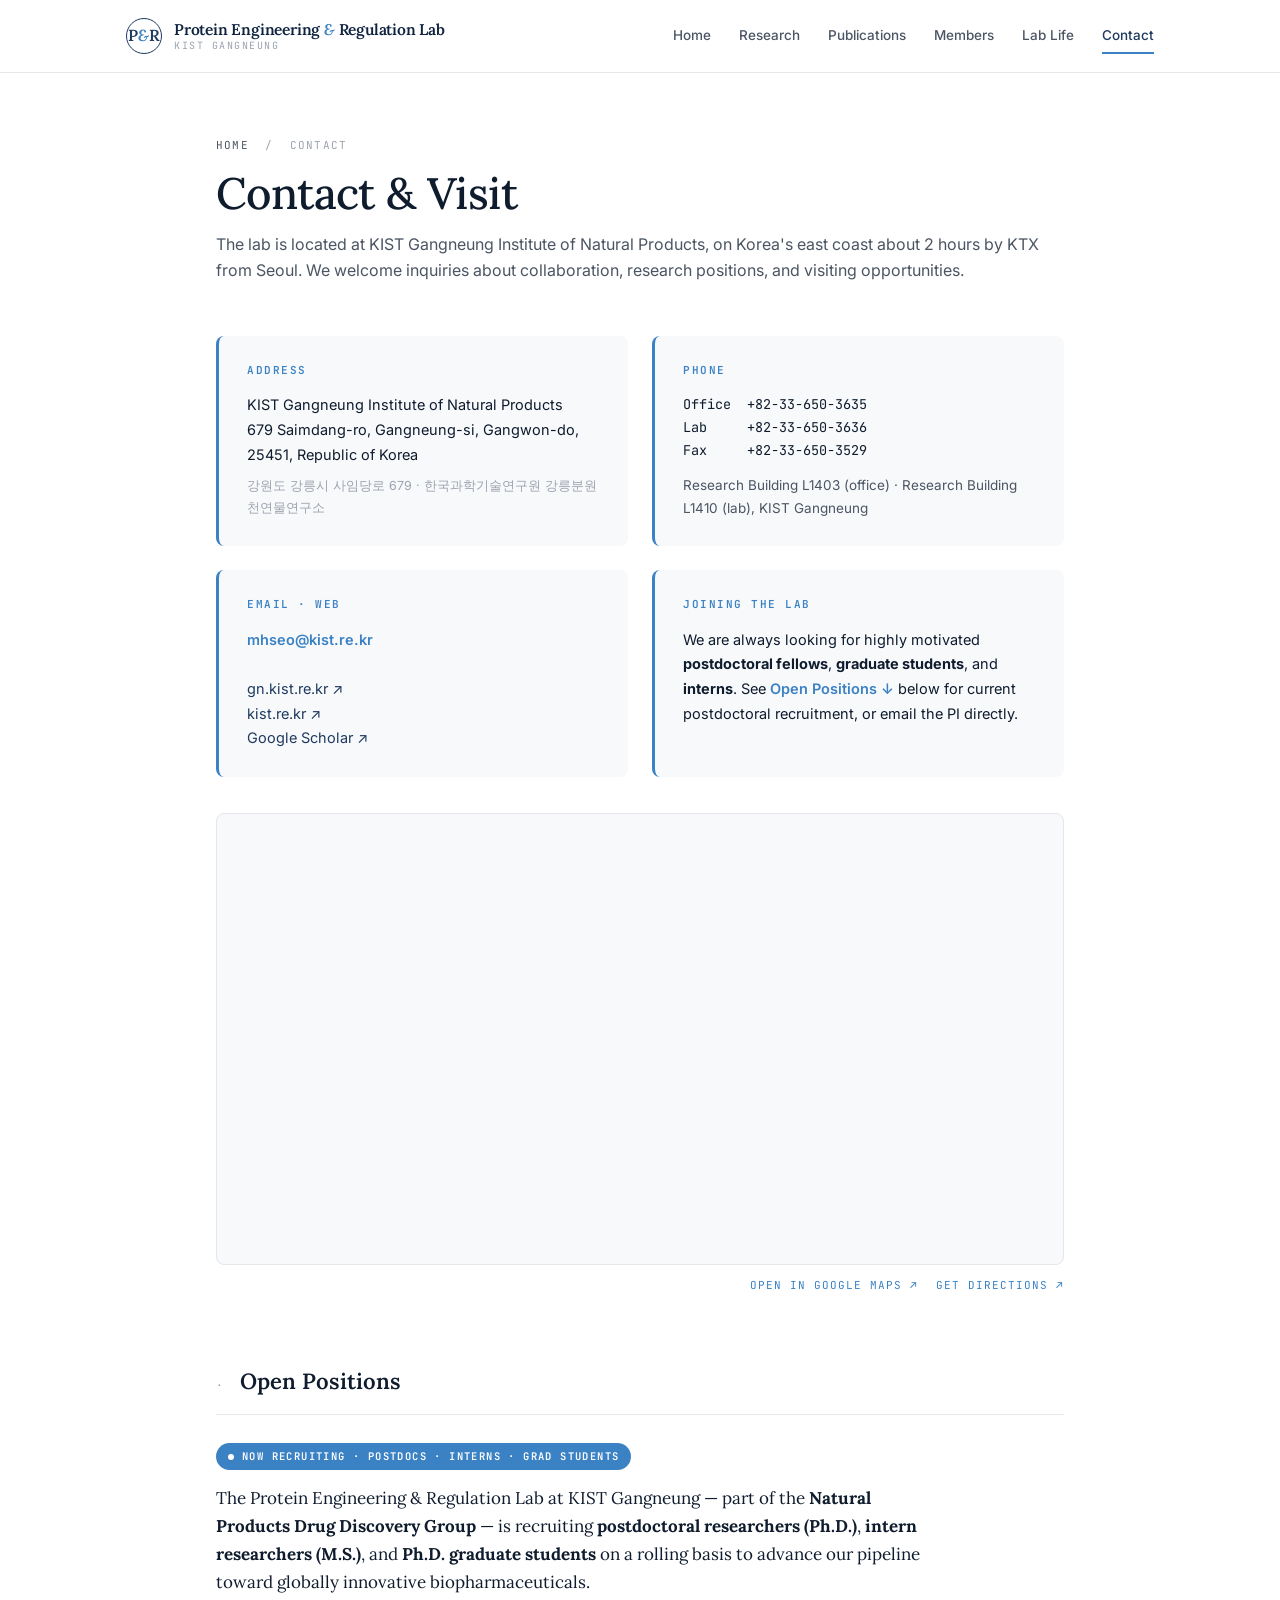
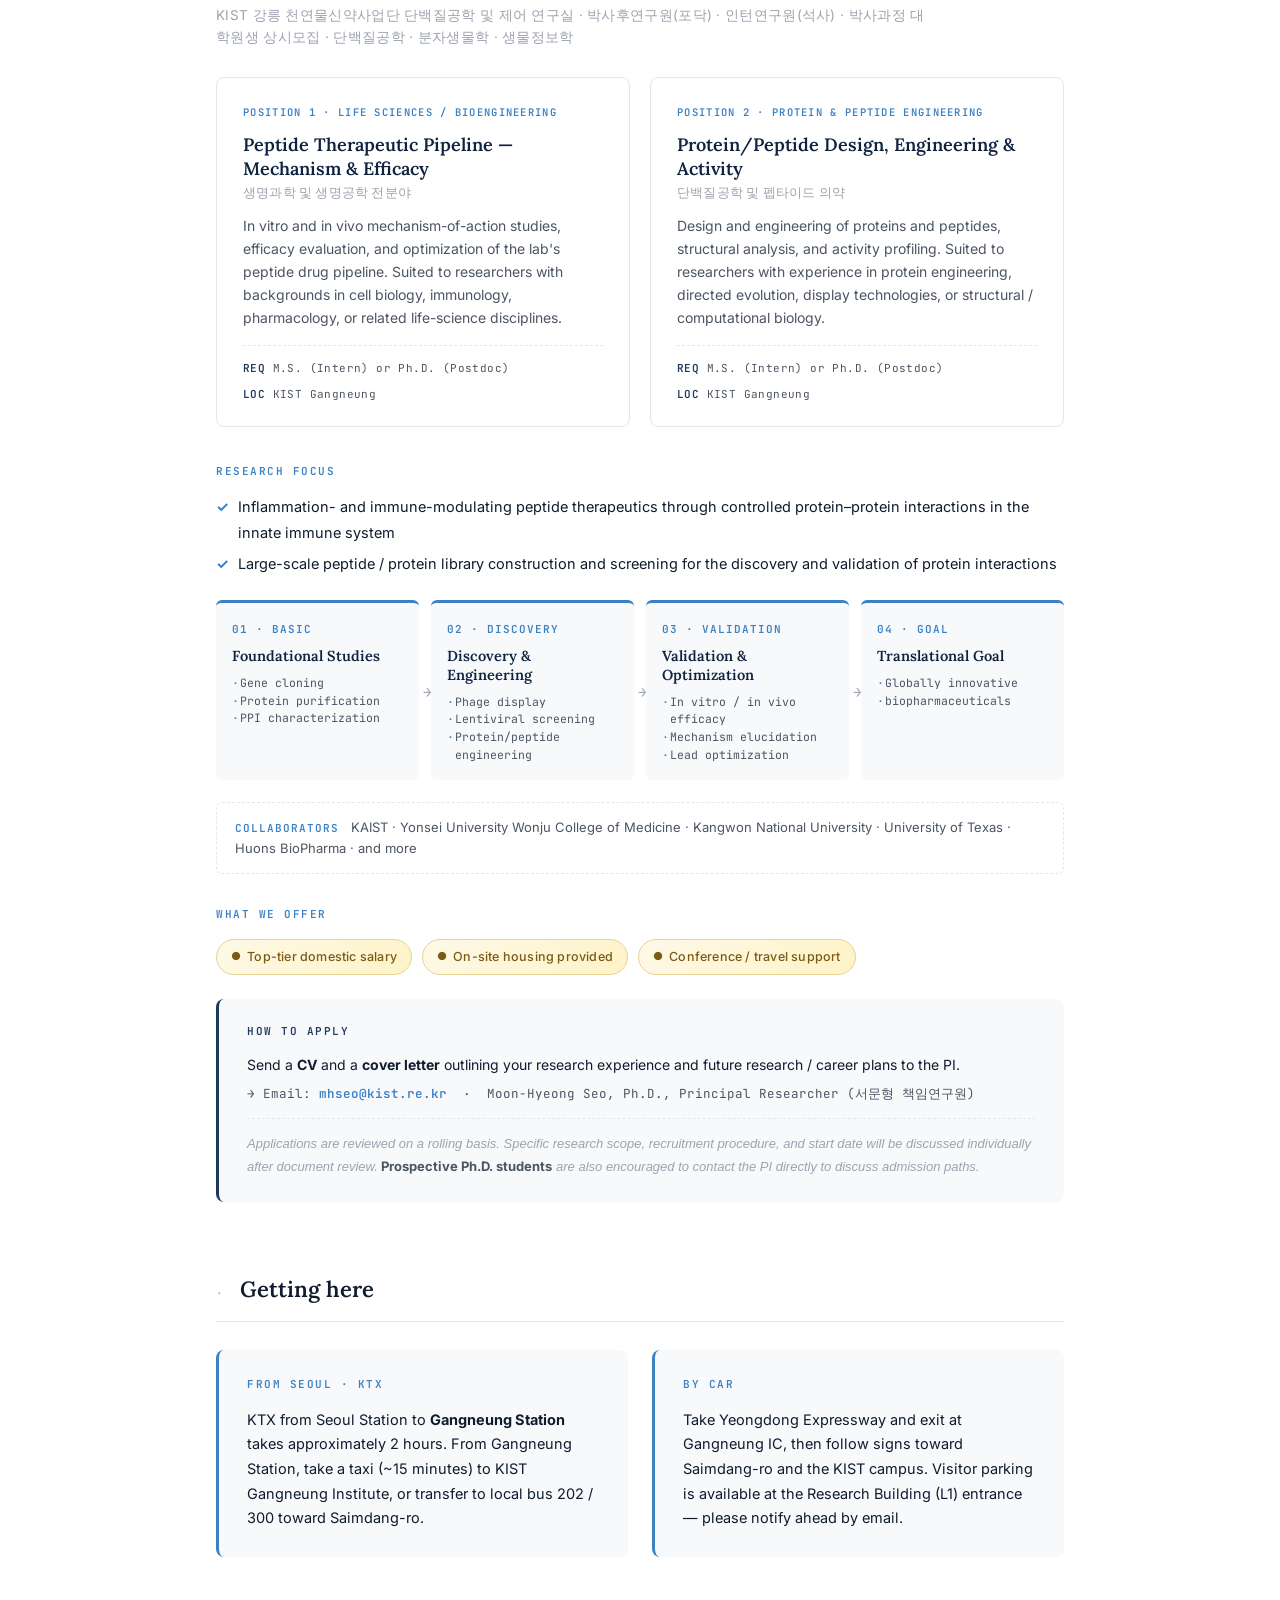
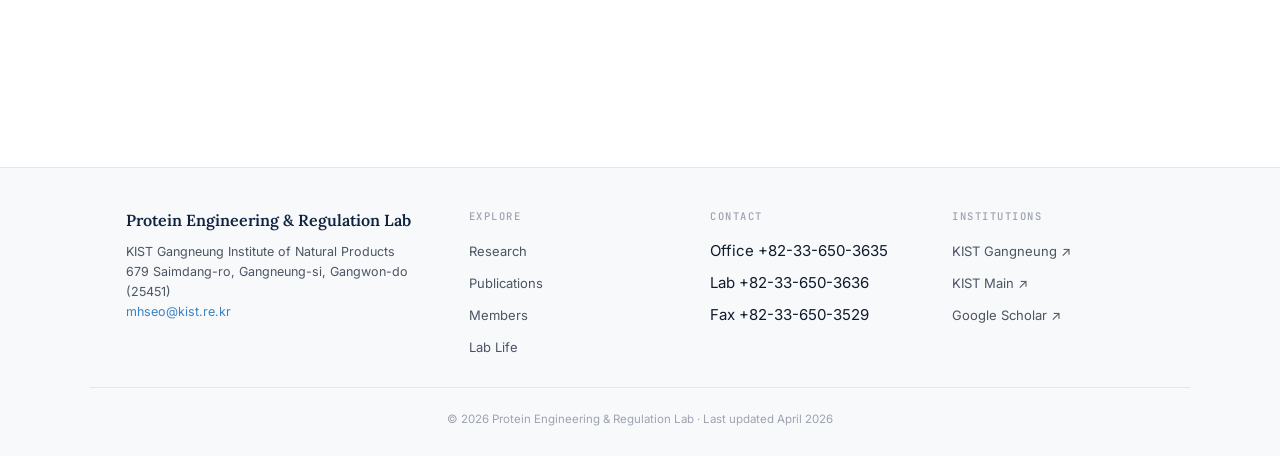
==== commit bd63c6b3: "Refine Korean intro copy; rename lab 단백질공학·조절 → 단백질공학 및 제어 연구실 - Korean lab name unified across inde" ====
--- a/contact.html
+++ b/contact.html
@@ -110,7 +110,7 @@
 
     <p class="positions-lead">
       The Protein Engineering &amp; Regulation Lab at KIST Gangneung — part of the <strong>Natural Products Drug Discovery Group</strong> — is recruiting <strong>postdoctoral researchers (Ph.D.)</strong>, <strong>intern researchers (M.S.)</strong>, and <strong>Ph.D. graduate students</strong> on a rolling basis to advance our pipeline toward globally innovative biopharmaceuticals.
-      <span class="ko">KIST 강릉 천연물신약사업단 단백질공학연구실 · 박사후연구원(포닥) · 인턴연구원(석사) · 박사과정 대학원생 상시모집 · 단백질공학 · 분자생물학 · 생물정보학</span>
+      <span class="ko">KIST 강릉 천연물신약사업단 단백질공학 및 제어 연구실 · 박사후연구원(포닥) · 인턴연구원(석사) · 박사과정 대학원생 상시모집 · 단백질공학 · 분자생물학 · 생물정보학</span>
     </p>
 
     <div class="positions-grid">
--- a/assets/styles.css
+++ b/assets/styles.css
@@ -271,6 +271,29 @@
 }
 .hero-meta strong { color: var(--ink-soft); font-weight: 600; }
 .hero-meta a { color: var(--accent); }
+
+/* SEO — Korean intro lines (name-search visibility) */
+.hero-ko {
+  margin-top: 20px;
+  padding-top: 18px;
+  border-top: 1px solid var(--line-soft);
+  font-size: 13.5px;
+  color: var(--ink-soft);
+  line-height: 1.75;
+  max-width: 780px;
+}
+.hero-ko strong { color: var(--navy); font-weight: 600; }
+.pi-ko-bio {
+  margin: -38px 0 56px;
+  padding: 18px 22px;
+  background: var(--bg-alt);
+  border-radius: 8px;
+  border-left: 3px solid var(--accent);
+  font-size: 13.5px;
+  color: var(--ink-soft);
+  line-height: 1.8;
+}
+.pi-ko-bio strong { color: var(--navy); font-weight: 600; }
 
 /* ============ Research preview (Home) ============ */
 .research-preview {
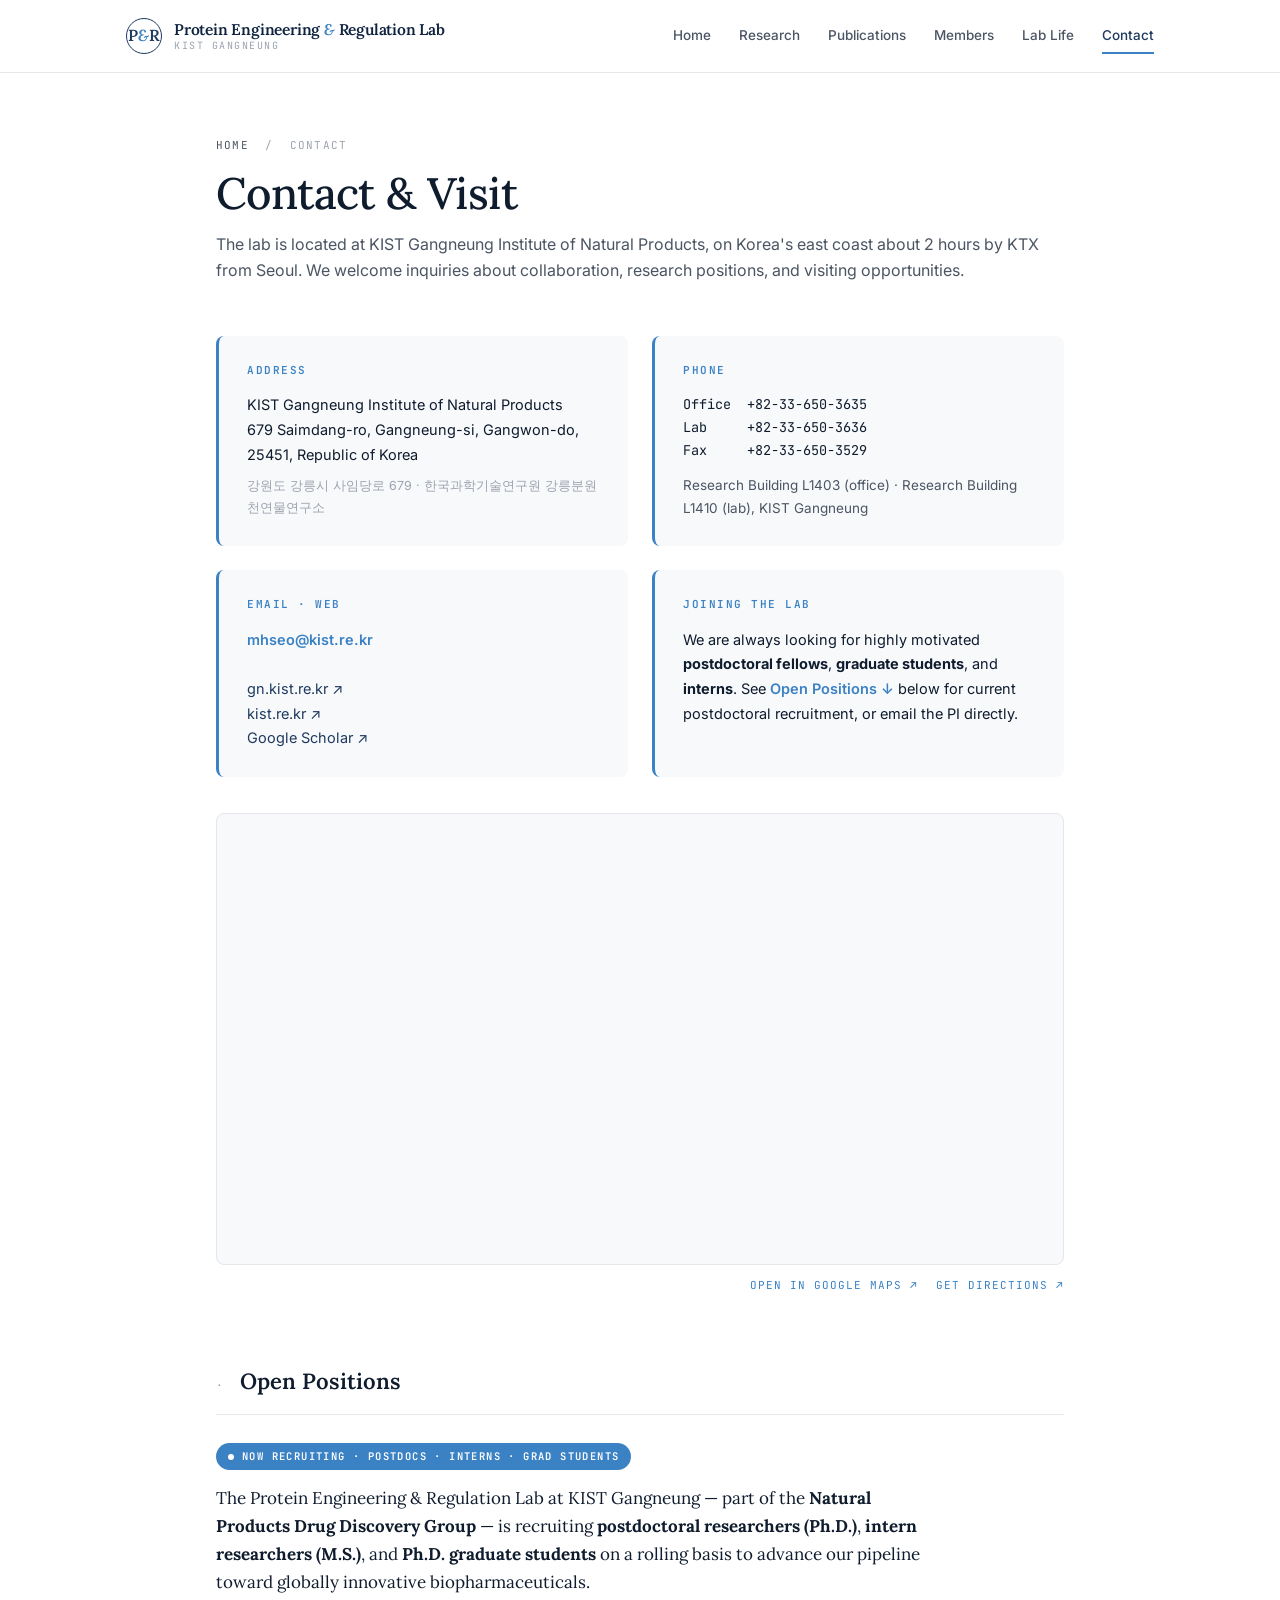
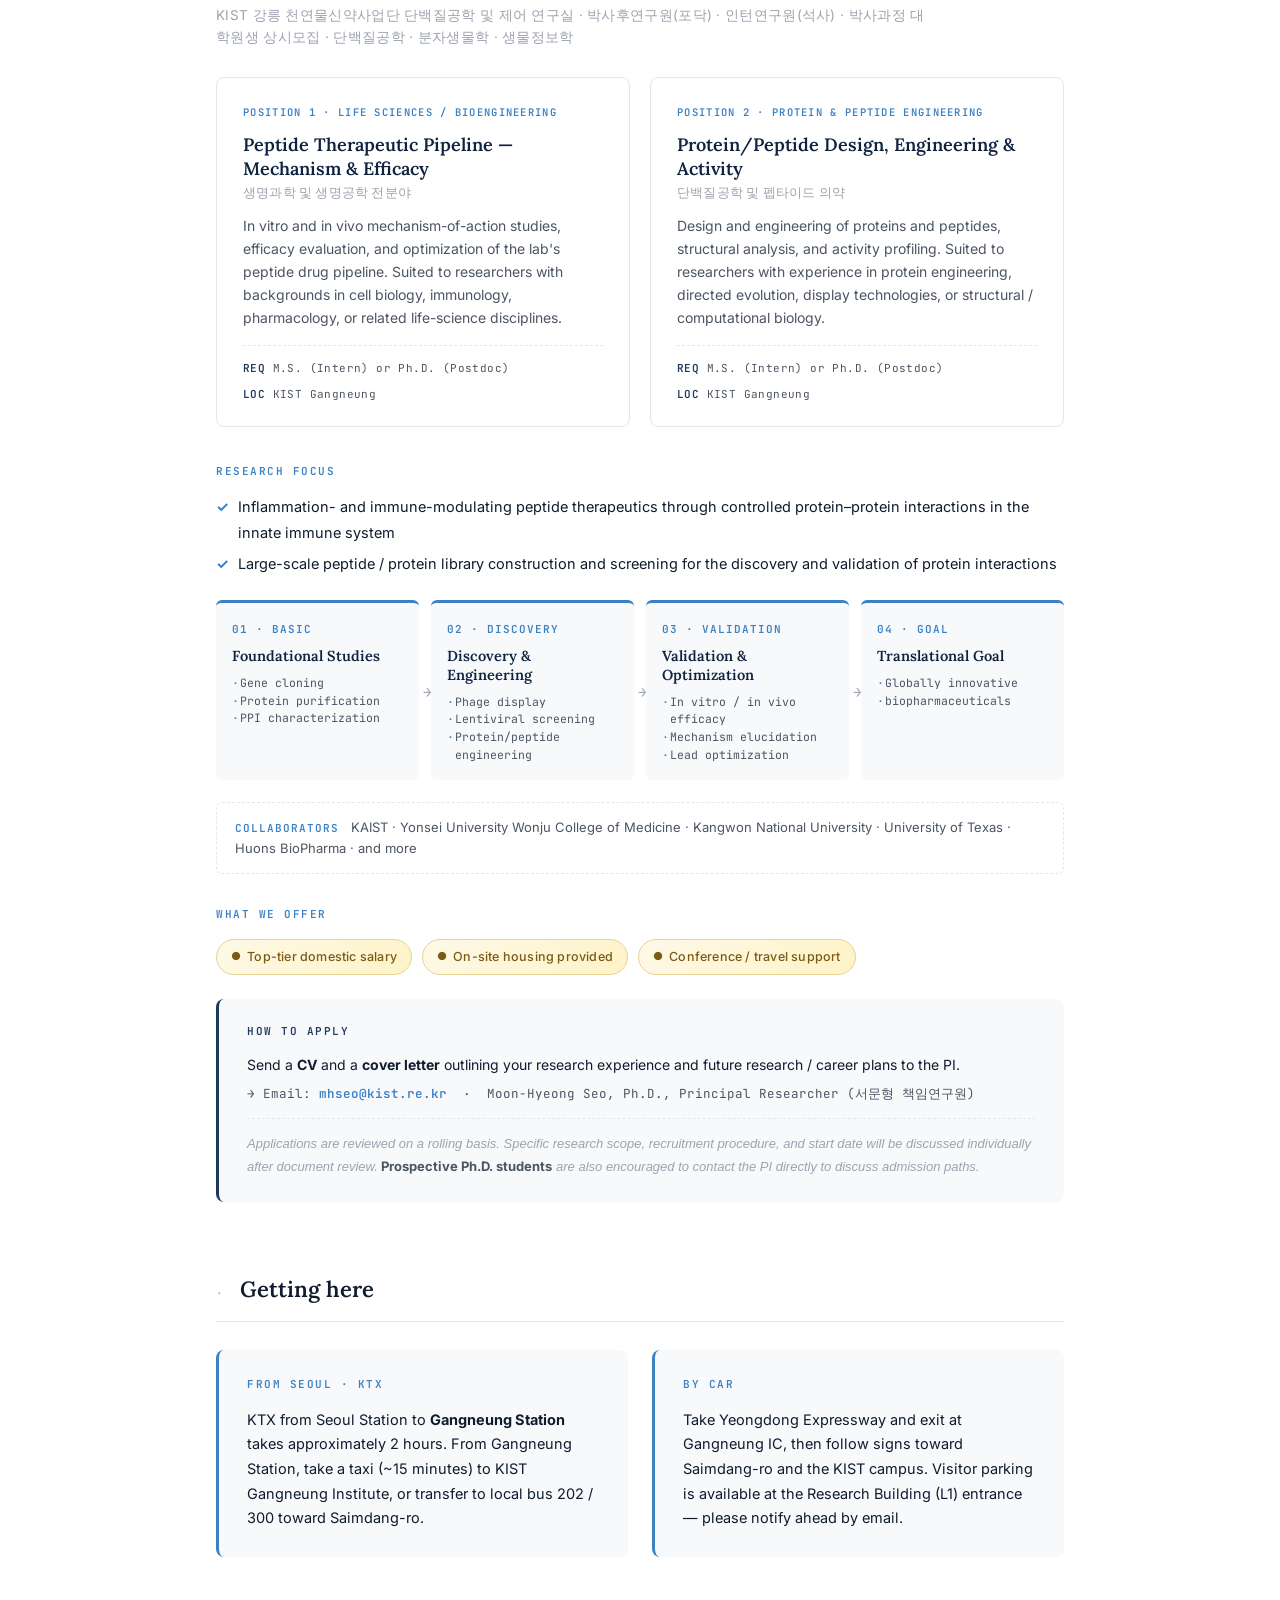
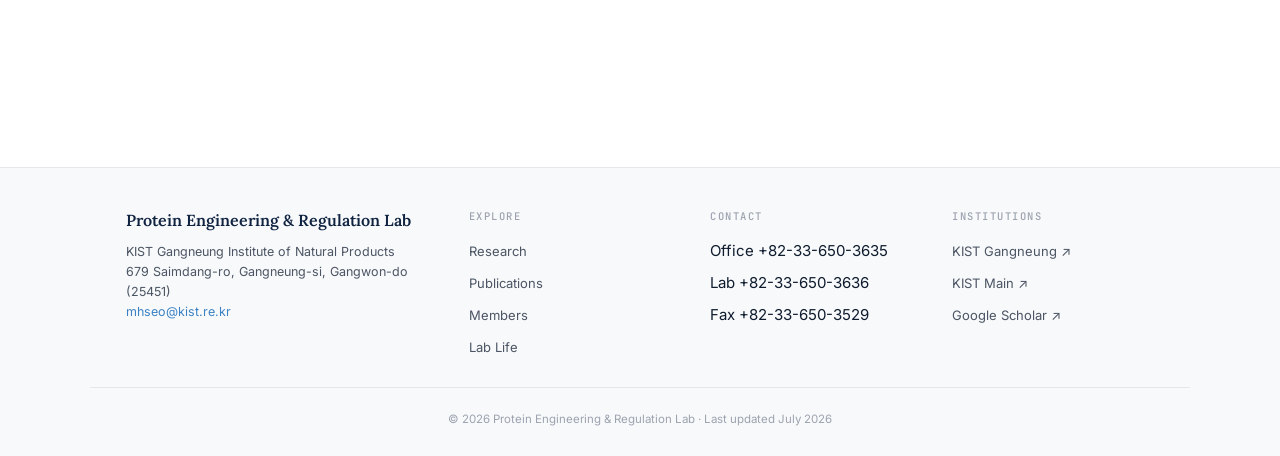
==== commit ffac3653: "Update footer date to July 2026; refresh sitemap lastmod All 6 pages footer: April 2026 -> July 2026" ====
--- a/contact.html
+++ b/contact.html
@@ -288,9 +288,11 @@
     </div>
   </div>
   <div class="foot-bottom">
-    © 2026 Protein Engineering & Regulation Lab · Last updated April 2026
+    © 2026 Protein Engineering & Regulation Lab · Last updated July 2026
   </div>
 </footer>
 
+<script src="assets/nav.js"></script>
+
 </body>
 </html>
--- a/assets/styles.css
+++ b/assets/styles.css
@@ -118,6 +118,30 @@
 nav.main-nav a:hover { color: var(--navy); }
 nav.main-nav a:hover::after, nav.main-nav a.active::after { width: 100%; }
 nav.main-nav a.active { color: var(--navy); }
+
+/* Hamburger toggle — hidden on desktop, shown on mobile via media query */
+.nav-toggle {
+  display: none;
+  flex-direction: column;
+  justify-content: center;
+  gap: 5px;
+  width: 42px; height: 42px;
+  background: none;
+  border: none;
+  cursor: pointer;
+  flex-shrink: 0;
+}
+.nav-toggle span {
+  display: block;
+  width: 24px; height: 2px;
+  margin: 0 auto;
+  background: var(--navy);
+  border-radius: 2px;
+  transition: transform 0.25s ease, opacity 0.2s ease;
+}
+.nav-toggle.open span:nth-child(1) { transform: translateY(7px) rotate(45deg); }
+.nav-toggle.open span:nth-child(2) { opacity: 0; }
+.nav-toggle.open span:nth-child(3) { transform: translateY(-7px) rotate(-45deg); }
 .nav-actions {
   display: flex;
   align-items: center;
@@ -283,17 +307,6 @@
   max-width: 780px;
 }
 .hero-ko strong { color: var(--navy); font-weight: 600; }
-.pi-ko-bio {
-  margin: -38px 0 56px;
-  padding: 18px 22px;
-  background: var(--bg-alt);
-  border-radius: 8px;
-  border-left: 3px solid var(--accent);
-  font-size: 13.5px;
-  color: var(--ink-soft);
-  line-height: 1.8;
-}
-.pi-ko-bio strong { color: var(--navy); font-weight: 600; }
 
 /* ============ Research preview (Home) ============ */
 .research-preview {
@@ -1685,7 +1698,28 @@
   .hero-title { font-size: 26px; }
   .helix-svg { display: none; }
   .hiring { grid-template-columns: 1fr; text-align: center; }
-  nav.main-nav { display: none; }
+  .nav-toggle { display: flex; }
+  nav.main-nav {
+    display: none;
+    position: absolute;
+    top: 100%;
+    left: 0; right: 0;
+    flex-direction: column;
+    gap: 0;
+    background: rgba(255,255,255,0.98);
+    backdrop-filter: blur(12px);
+    -webkit-backdrop-filter: blur(12px);
+    border-bottom: 1px solid var(--line);
+    box-shadow: 0 10px 24px rgba(15,35,64,0.08);
+    padding: 6px 0;
+  }
+  nav.main-nav.open { display: flex; }
+  nav.main-nav a {
+    padding: 14px 24px;
+    font-size: 15px;
+  }
+  nav.main-nav a::after { display: none; }
+  nav.main-nav a:hover, nav.main-nav a.active { background: var(--bg-alt); }
   .nav-inner { gap: 16px; }
   .research-preview, .featured-card, .pi-hero, .contact-grid, .positions-grid { grid-template-columns: 1fr; }
   .process-flow { grid-template-columns: repeat(2, 1fr); gap: 14px; }
